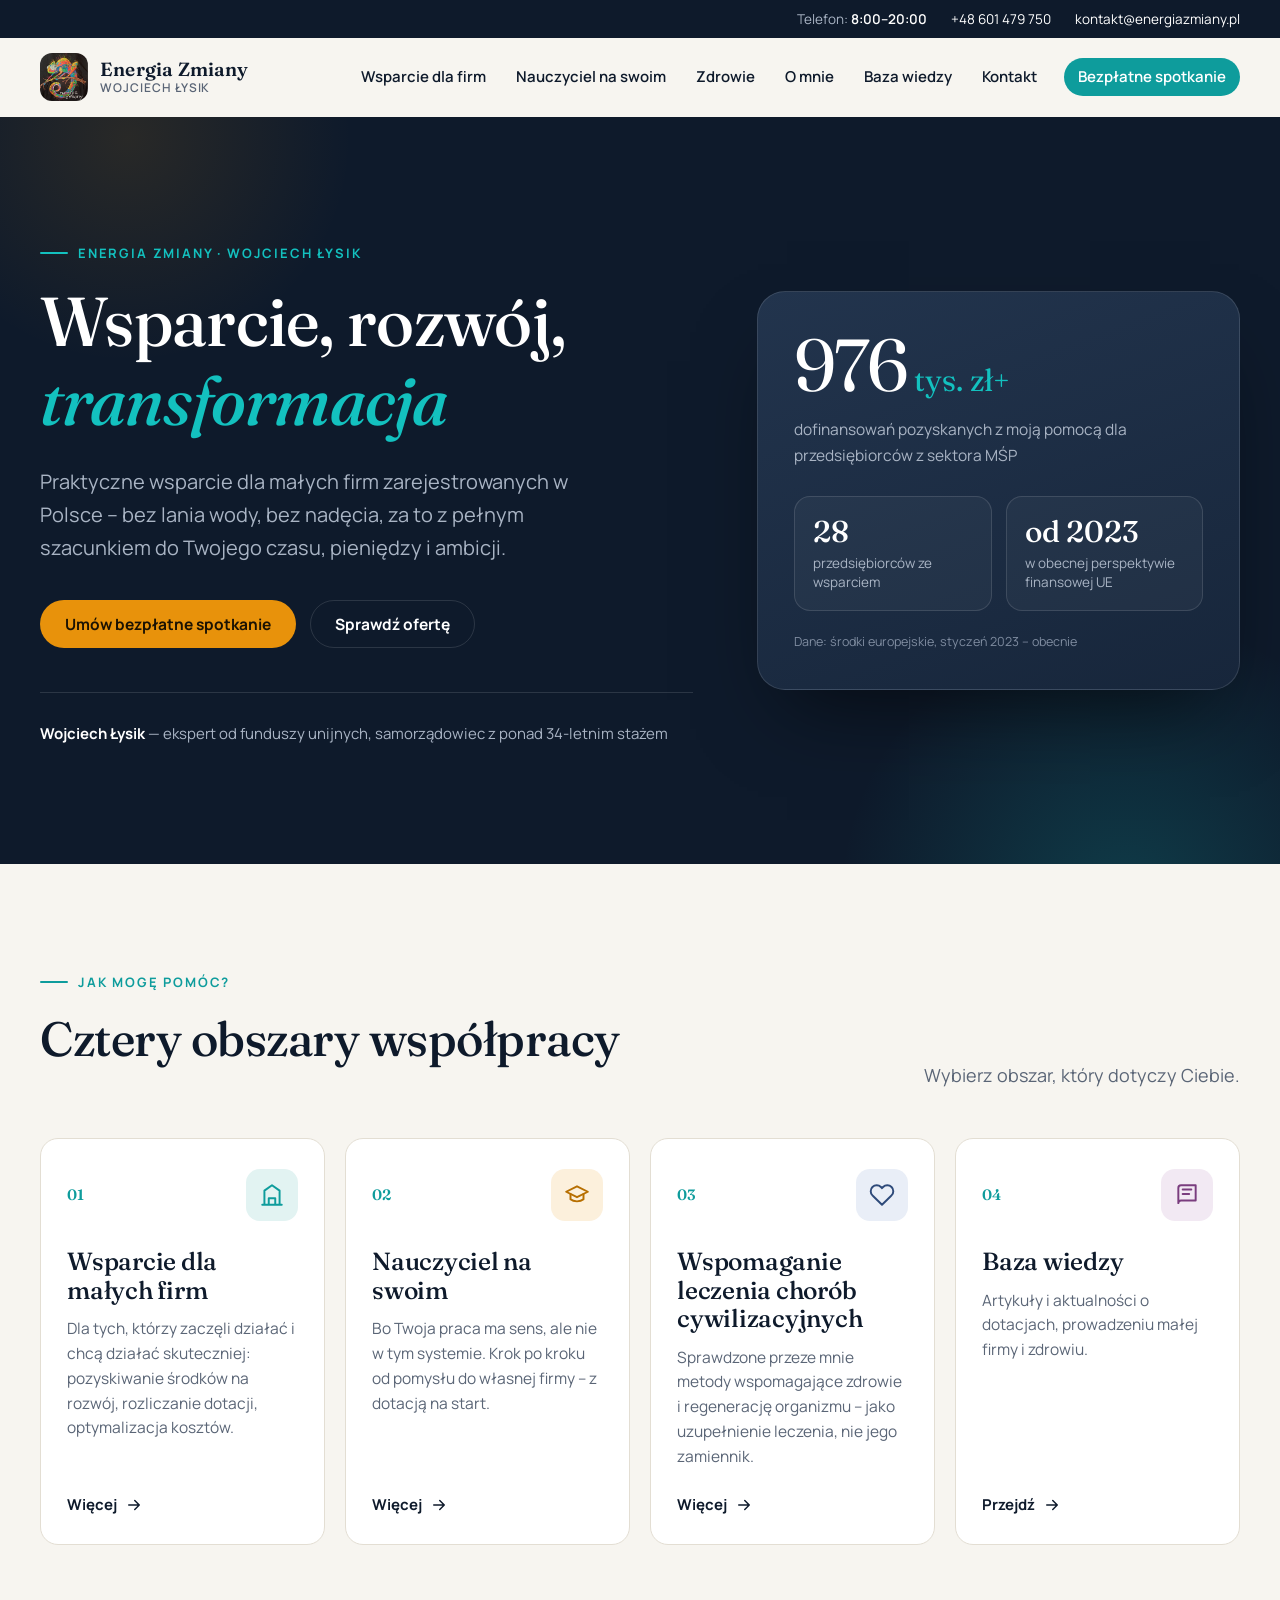
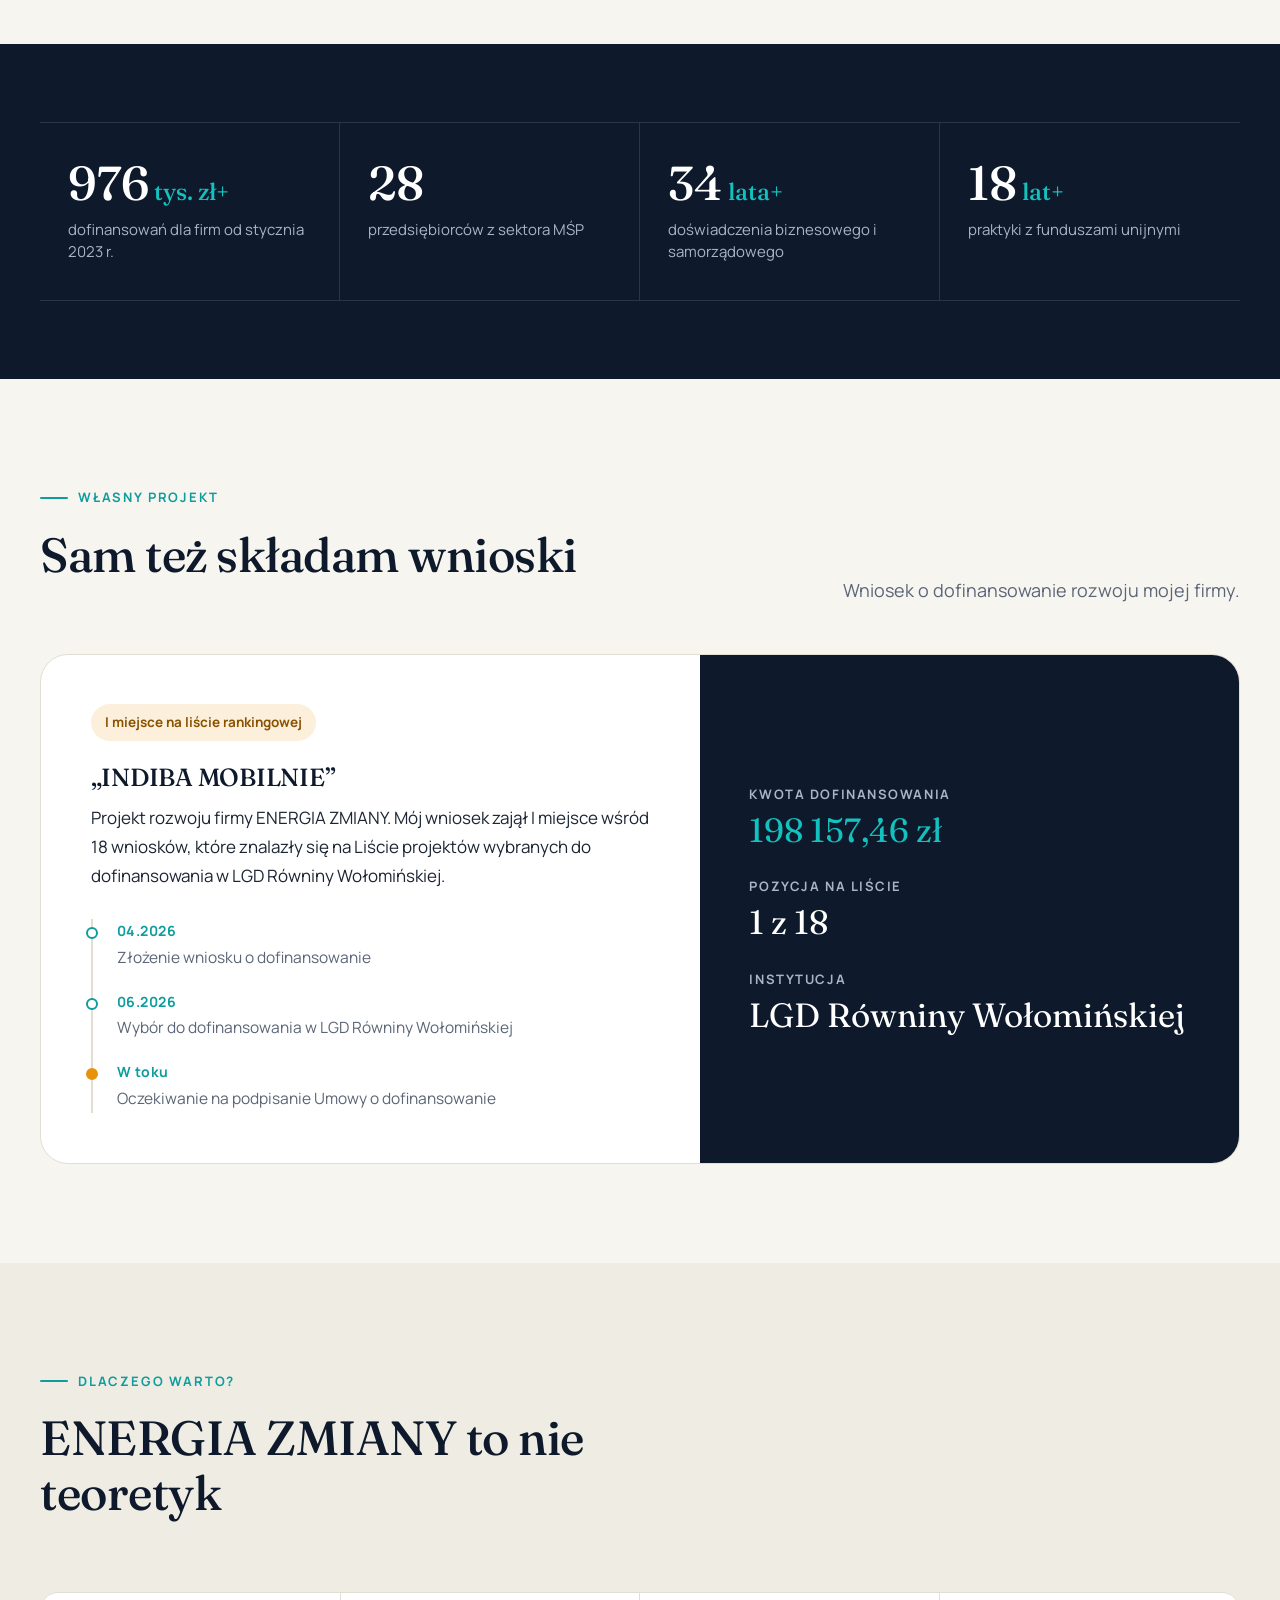
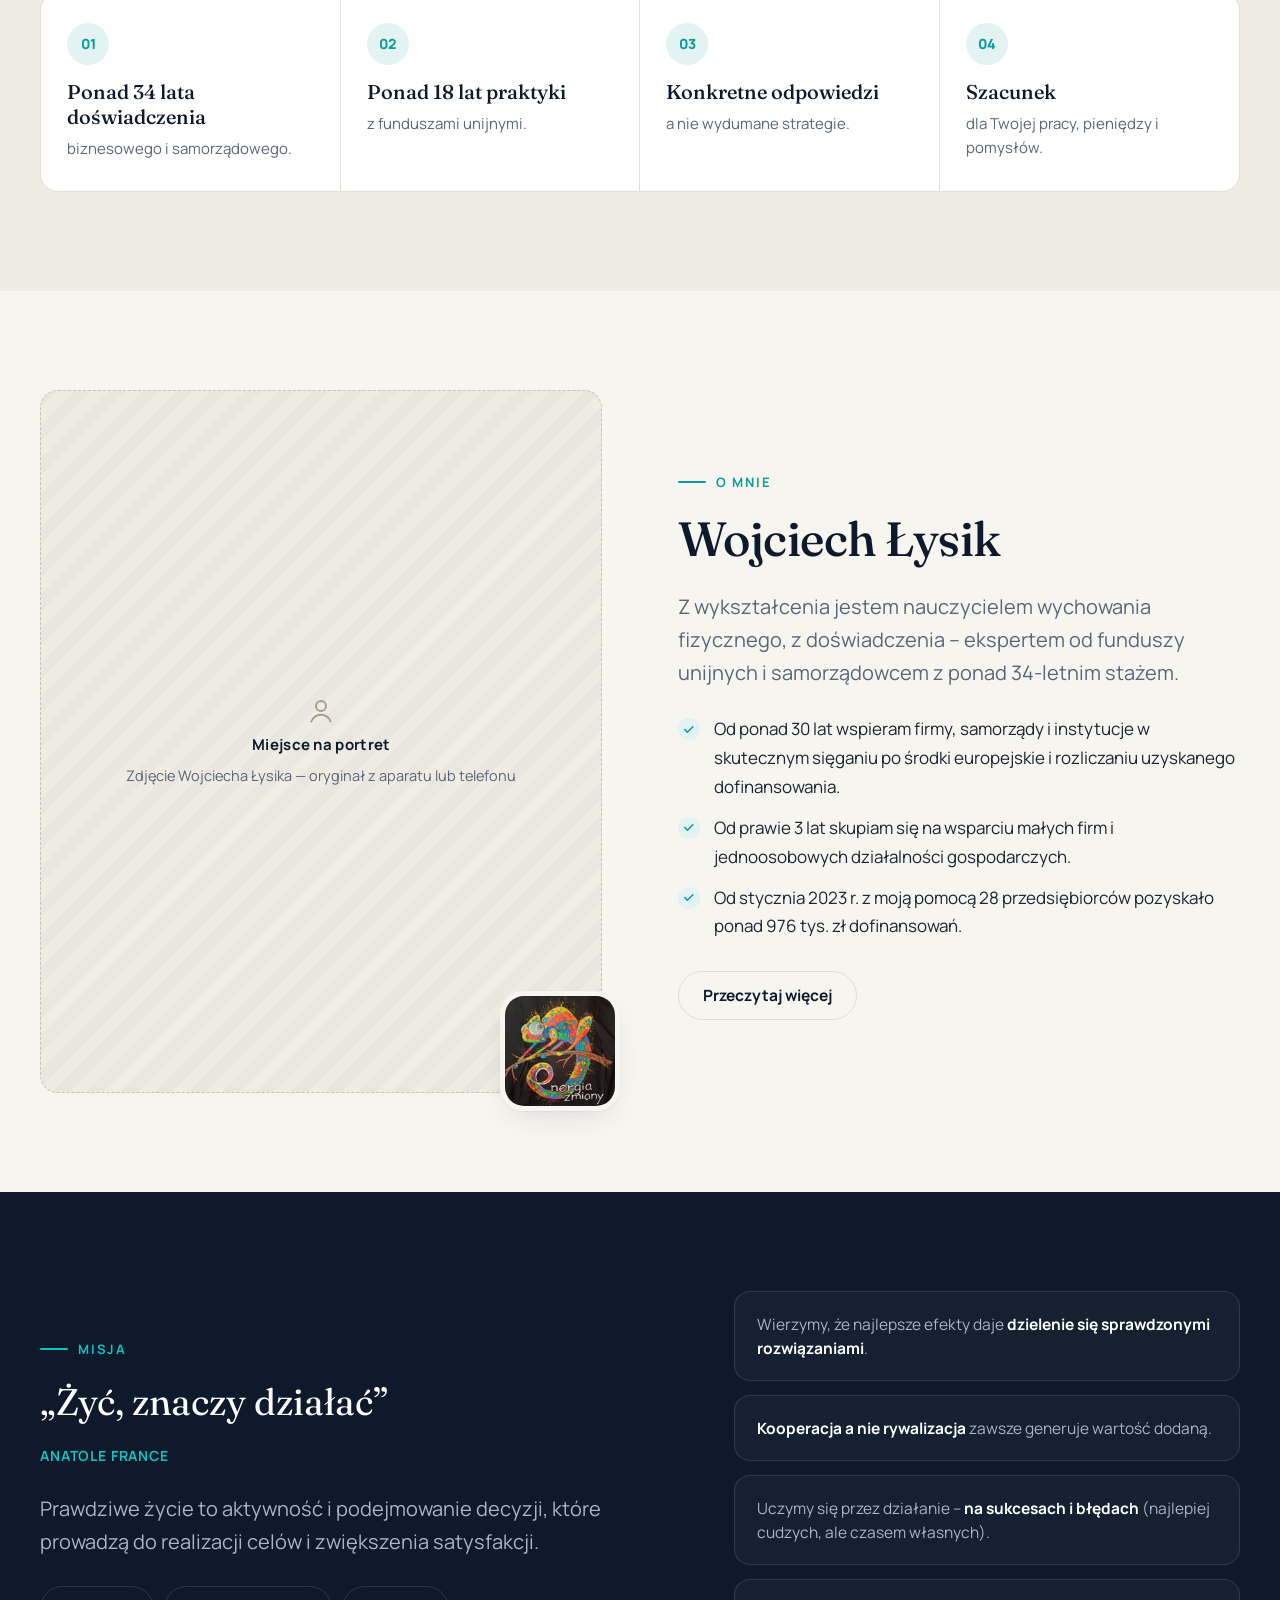
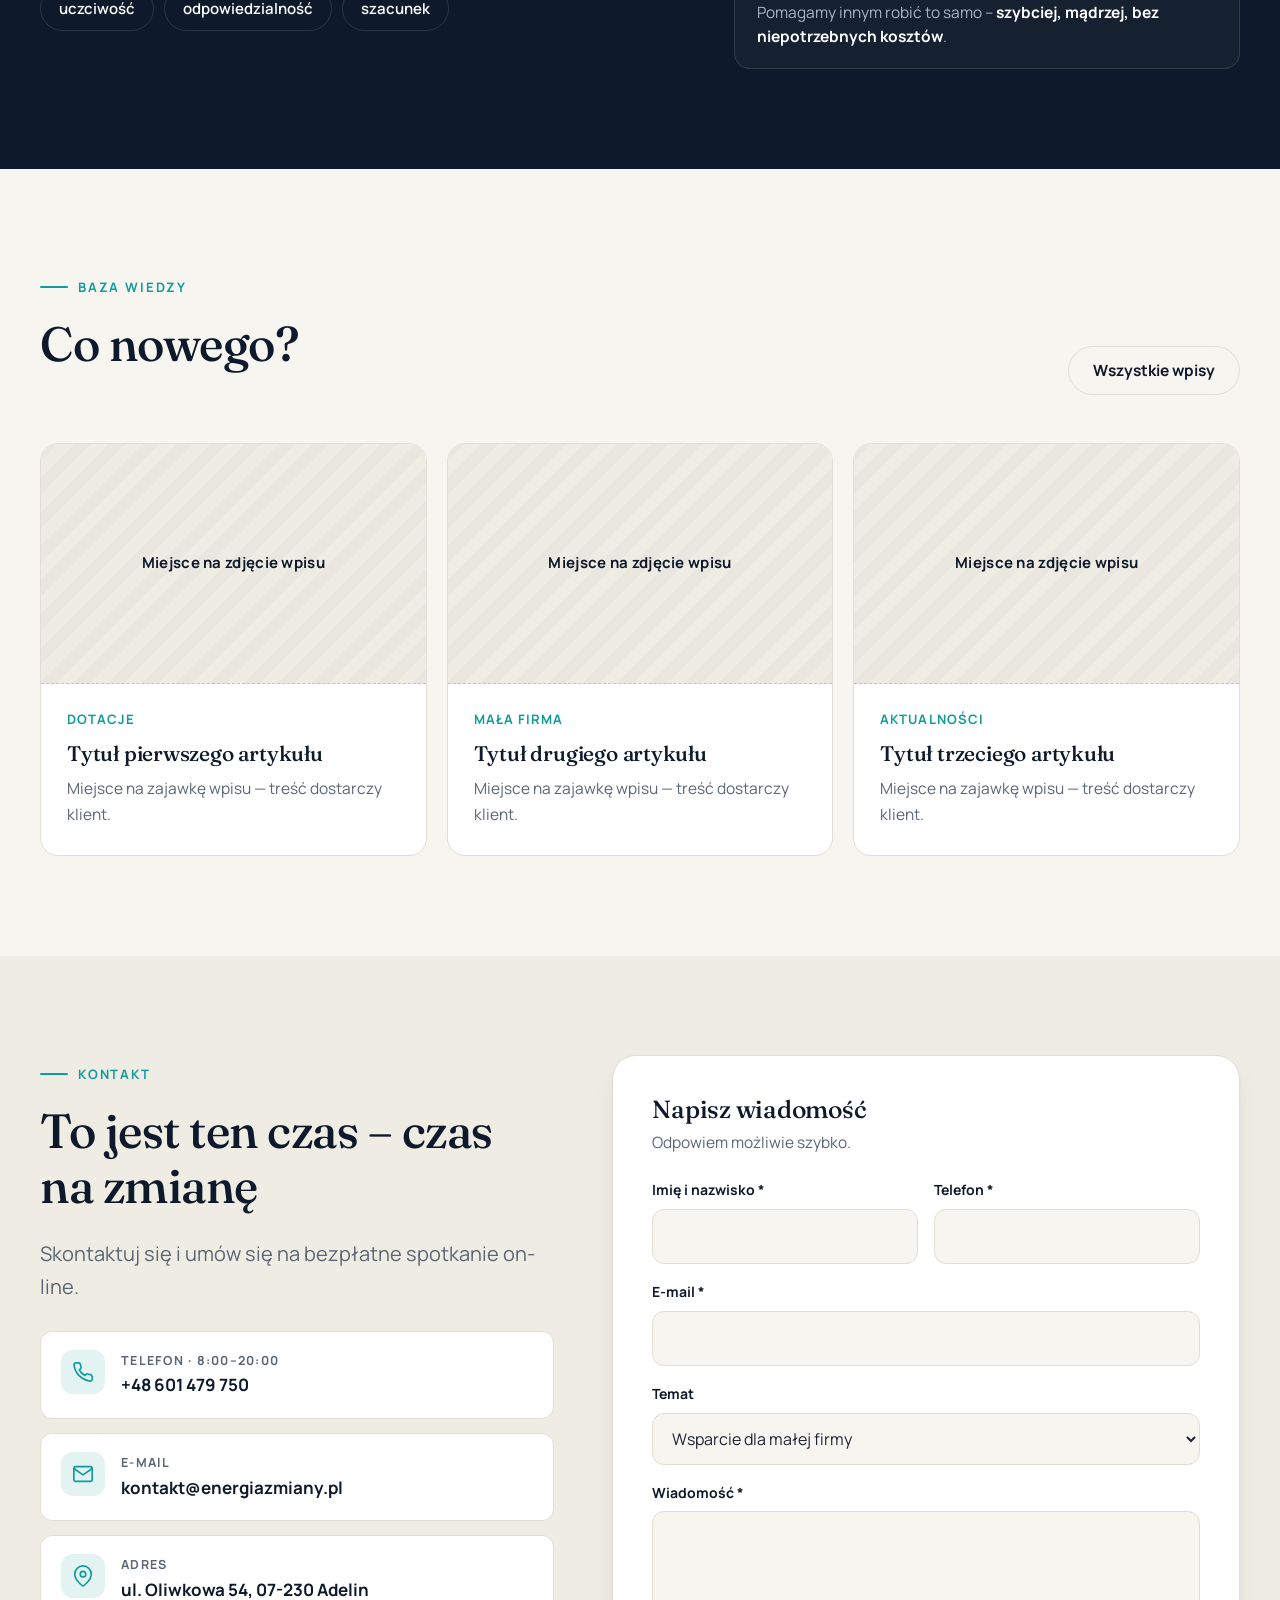
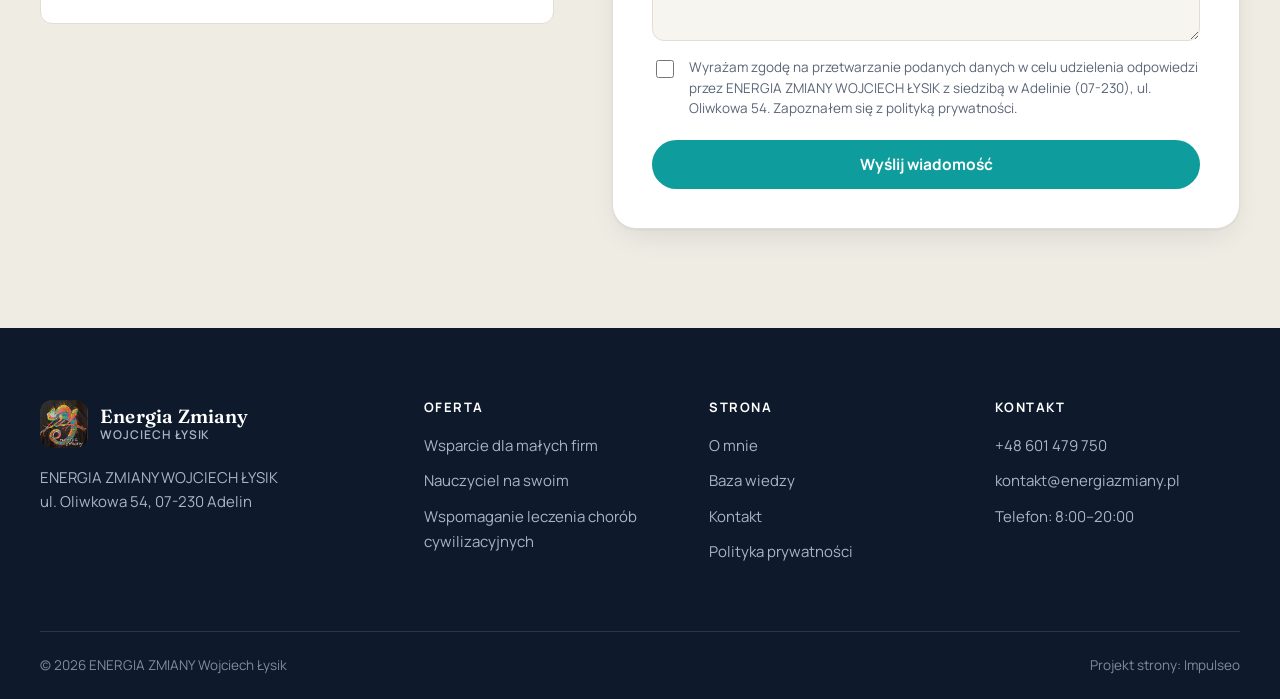
==== index.html @ cc2874e9 "Demo: odświeżona strona Energia Zmiany (Wojciech Łysik) Co-Authored-By: Claude Opus 5.5 (1M context)" ====
<!doctype html>
<html lang="pl">
<head>
<meta charset="utf-8">
<meta name="viewport" content="width=device-width,initial-scale=1">
<title>Energia Zmiany — Wojciech Łysik | Dotacje i doradztwo dla małych firm</title>
<meta name="description" content="Wojciech Łysik, ENERGIA ZMIANY: pozyskiwanie dofinansowań, szkolenia i doradztwo dla małych firm, projekt Nauczyciel na swoim. Tel. 601 479 750.">
<meta name="robots" content="noindex,nofollow">
<link rel="canonical" href="https://impulseo-pl.github.io/energia-zmiany/">
<meta property="og:type" content="website">
<meta property="og:locale" content="pl_PL">
<meta property="og:title" content="Energia Zmiany — Wojciech Łysik | Dotacje i doradztwo dla małych firm">
<meta property="og:description" content="Wojciech Łysik, ENERGIA ZMIANY: pozyskiwanie dofinansowań, szkolenia i doradztwo dla małych firm, projekt Nauczyciel na swoim. Tel. 601 479 750.">
<meta property="og:url" content="https://impulseo-pl.github.io/energia-zmiany/">
<meta property="og:image" content="https://impulseo-pl.github.io/energia-zmiany/img/logo.webp">
<meta name="twitter:card" content="summary">
<meta name="theme-color" content="#0E1A2B">
<link rel="icon" href="img/favicon.png" type="image/png">
<link rel="apple-touch-icon" href="img/apple-touch-icon.png">
<link rel="preconnect" href="https://fonts.googleapis.com">
<link rel="preconnect" href="https://fonts.gstatic.com" crossorigin>
<link href="https://fonts.googleapis.com/css2?family=Fraunces:ital,opsz,wght@0,9..144,400;0,9..144,500;0,9..144,600;1,9..144,400;1,9..144,500&family=Manrope:wght@400;500;600;700;800&display=swap" rel="stylesheet">
<link rel="stylesheet" href="assets/styles.css?v=621d8dd8">
<script type="application/ld+json">{"@context":"https://schema.org","@type":"ProfessionalService","name":"ENERGIA ZMIANY Wojciech Łysik","url":"https://impulseo-pl.github.io/energia-zmiany/","telephone":"+48 601 479 750","email":"kontakt@energiazmiany.pl","founder":{"@type":"Person","name":"Wojciech Łysik"},"address":{"@type":"PostalAddress","streetAddress":"ul. Oliwkowa 54","postalCode":"07-230","addressLocality":"Adelin","addressCountry":"PL"},"areaServed":"PL","openingHours":"Mo-Su 08:00-20:00"}</script>
</head>
<body>
<a class="skip" href="#tresc">Przejdź do treści</a>
<div class="topbar">
  <div class="wrap">
    <span class="hide-sm">Telefon: <b>8:00–20:00</b></span>
    <a href="tel:+48601479750">+48 601 479 750</a>
    <a href="mailto:kontakt@energiazmiany.pl">kontakt@energiazmiany.pl</a>
  </div>
</div>
<header class="header">
  <div class="wrap">
    <a class="brand" href="index.html" aria-label="Energia Zmiany — strona główna">
      <img src="img/logo.webp" alt="Logo Energia Zmiany" width="48" height="48">
      <span class="brand-txt"><b>Energia Zmiany</b><small>Wojciech Łysik</small></span>
    </a>
    <button class="burger" aria-label="Menu" aria-expanded="false" aria-controls="nav"><span></span></button>
    <nav class="nav" id="nav" aria-label="Główna nawigacja">
        <a href="wsparcie-dla-firm.html">Wsparcie dla firm</a>
        <a href="nauczyciel-na-swoim.html">Nauczyciel na swoim</a>
        <a href="wspomaganie-zdrowia.html">Zdrowie</a>
        <a href="o-mnie.html">O mnie</a>
        <a href="baza-wiedzy.html">Baza wiedzy</a>
        <a href="kontakt.html">Kontakt</a>
        <a class="btn btn-primary" href="kontakt.html#formularz">Bezpłatne spotkanie</a>
    </nav>
  </div>
</header>
<main id="tresc">
<section class="hero on-dark">
  <div class="wrap">
    <div>
      <span class="eyebrow">Energia Zmiany · Wojciech Łysik</span>
      <h1>Wsparcie, rozwój, <em>transformacja</em></h1>
      <p class="lead">Praktyczne wsparcie dla małych firm zarejestrowanych w Polsce – bez lania wody, bez nadęcia, za to z pełnym szacunkiem do Twojego czasu, pieniędzy i ambicji.</p>
      <div class="hero-actions">
        <a class="btn btn-amber" href="kontakt.html#formularz">Umów bezpłatne spotkanie</a>
        <a class="btn btn-ghost" href="#oferta">Sprawdź ofertę</a>
      </div>
      <div class="hero-name">
        <span><b>Wojciech Łysik</b> — ekspert od funduszy unijnych, samorządowiec z ponad 34-letnim stażem</span>
      </div>
    </div>
    <div class="hero-card reveal">
      <div class="big">976<small>tys. zł+</small></div>
      <p class="cap">dofinansowań pozyskanych z moją pomocą dla przedsiębiorców z sektora MŚP</p>
      <div class="row">
        <div class="mini"><b>28</b><span>przedsiębiorców ze wsparciem</span></div>
        <div class="mini"><b>od 2023</b><span>w obecnej perspektywie finansowej UE</span></div>
      </div>
      <p class="src">Dane: środki europejskie, styczeń 2023 – obecnie</p>
    </div>
  </div>
</section>

<section id="oferta">
  <div class="wrap">
    <div class="sec-head reveal">
      <div>
        <span class="eyebrow">Jak mogę pomóc?</span>
        <h2>Cztery obszary współpracy</h2>
      </div>
      <p>Wybierz obszar, który dotyczy Ciebie.</p>
    </div>
    <div class="areas">
      <a class="area reveal" href="wsparcie-dla-firm.html">
        <div class="num">01 <span class="ico"><svg viewBox="0 0 24 24" fill="none" stroke="currentColor" stroke-width="1.8" stroke-linecap="round" stroke-linejoin="round"><path d="M3 21h18M5 21V8l7-5 7 5v13M9 21v-6h6v6"/></svg></span></div>
        <h3>Wsparcie dla małych firm</h3>
        <p>Dla tych, którzy zaczęli działać i chcą działać skuteczniej: pozyskiwanie środków na rozwój, rozliczanie dotacji, optymalizacja kosztów.</p>
        <span class="more">Więcej <svg viewBox="0 0 24 24" fill="none" stroke="currentColor" stroke-width="2" stroke-linecap="round" stroke-linejoin="round"><path d="M5 12h14M13 6l6 6-6 6"/></svg></span>
      </a>
      <a class="area reveal" href="nauczyciel-na-swoim.html">
        <div class="num">02 <span class="ico"><svg viewBox="0 0 24 24" fill="none" stroke="currentColor" stroke-width="1.8" stroke-linecap="round" stroke-linejoin="round"><path d="M2 9l10-5 10 5-10 5L2 9z"/><path d="M6 11v5c3 2.5 9 2.5 12 0v-5"/></svg></span></div>
        <h3>Nauczyciel na swoim</h3>
        <p>Bo Twoja praca ma sens, ale nie w tym systemie. Krok po kroku od pomysłu do własnej firmy – z dotacją na start.</p>
        <span class="more">Więcej <svg viewBox="0 0 24 24" fill="none" stroke="currentColor" stroke-width="2" stroke-linecap="round" stroke-linejoin="round"><path d="M5 12h14M13 6l6 6-6 6"/></svg></span>
      </a>
      <a class="area reveal" href="wspomaganie-zdrowia.html">
        <div class="num">03 <span class="ico"><svg viewBox="0 0 24 24" fill="none" stroke="currentColor" stroke-width="1.8" stroke-linecap="round" stroke-linejoin="round"><path d="M20.8 4.6a5.5 5.5 0 0 0-7.8 0L12 5.7l-1-1.1a5.5 5.5 0 0 0-7.8 7.8l1 1L12 21l7.8-7.6 1-1a5.5 5.5 0 0 0 0-7.8z"/></svg></span></div>
        <h3>Wspomaganie leczenia chorób cywilizacyjnych</h3>
        <p>Sprawdzone przeze mnie metody wspomagające zdrowie i regenerację organizmu – jako uzupełnienie leczenia, nie jego zamiennik.</p>
        <span class="more">Więcej <svg viewBox="0 0 24 24" fill="none" stroke="currentColor" stroke-width="2" stroke-linecap="round" stroke-linejoin="round"><path d="M5 12h14M13 6l6 6-6 6"/></svg></span>
      </a>
      <a class="area reveal" href="baza-wiedzy.html">
        <div class="num">04 <span class="ico"><svg viewBox="0 0 24 24" fill="none" stroke="currentColor" stroke-width="1.8" stroke-linecap="round" stroke-linejoin="round"><path d="M4 19.5A2.5 2.5 0 0 1 6.5 17H20V3H6.5A2.5 2.5 0 0 0 4 5.5v14z"/><path d="M8 7h8M8 11h6"/></svg></span></div>
        <h3>Baza wiedzy</h3>
        <p>Artykuły i aktualności o dotacjach, prowadzeniu małej firmy i zdrowiu.</p>
        <span class="more">Przejdź <svg viewBox="0 0 24 24" fill="none" stroke="currentColor" stroke-width="2" stroke-linecap="round" stroke-linejoin="round"><path d="M5 12h14M13 6l6 6-6 6"/></svg></span>
      </a>
    </div>
  </div>
</section>

<section class="on-dark" style="padding-block:clamp(56px,40px + 3vw,88px)">
  <div class="wrap">
    <div class="stats reveal">
      <div class="stat"><b>976<small> tys. zł+</small></b><span>dofinansowań dla firm od stycznia 2023 r.</span></div>
      <div class="stat"><b>28</b><span>przedsiębiorców z sektora MŚP</span></div>
      <div class="stat"><b>34<small> lata+</small></b><span>doświadczenia biznesowego i samorządowego</span></div>
      <div class="stat"><b>18<small> lat+</small></b><span>praktyki z funduszami unijnymi</span></div>
    </div>
  </div>
</section>

<section>
  <div class="wrap">
    <div class="sec-head reveal">
      <div>
        <span class="eyebrow">Własny projekt</span>
        <h2>Sam też składam wnioski</h2>
      </div>
      <p>Wniosek o dofinansowanie rozwoju mojej firmy.</p>
    </div>
    <div class="case reveal">
      <div class="case-body">
        <span class="badge">I miejsce na liście rankingowej</span>
        <h3>„INDIBA MOBILNIE”</h3>
        <p>Projekt rozwoju firmy ENERGIA ZMIANY. Mój wniosek zajął I miejsce wśród 18 wniosków, które znalazły się na Liście projektów wybranych do dofinansowania w LGD Równiny Wołomińskiej.</p>
        <ul class="timeline">
          <li><b>04.2026</b><span>Złożenie wniosku o dofinansowanie</span></li>
          <li><b>06.2026</b><span>Wybór do dofinansowania w LGD Równiny Wołomińskiej</span></li>
          <li><b>W toku</b><span>Oczekiwanie na podpisanie Umowy o dofinansowanie</span></li>
        </ul>
      </div>
      <div class="case-side">
        <div><div class="k">Kwota dofinansowania</div><div class="v teal">198 157,46 zł</div></div>
        <div><div class="k">Pozycja na liście</div><div class="v">1 z 18</div></div>
        <div><div class="k">Instytucja</div><div class="v">LGD Równiny Wołomińskiej</div></div>
      </div>
    </div>
  </div>
</section>

<section class="alt">
  <div class="wrap">
    <div class="sec-head reveal">
      <div>
        <span class="eyebrow">Dlaczego warto?</span>
        <h2>ENERGIA ZMIANY to nie teoretyk</h2>
      </div>
    </div>
    <div class="why reveal">
      <div><i>01</i><b>Ponad 34 lata doświadczenia</b><span>biznesowego i samorządowego.</span></div>
      <div><i>02</i><b>Ponad 18 lat praktyki</b><span>z funduszami unijnymi.</span></div>
      <div><i>03</i><b>Konkretne odpowiedzi</b><span>a nie wydumane strategie.</span></div>
      <div><i>04</i><b>Szacunek</b><span>dla Twojej pracy, pieniędzy i pomysłów.</span></div>
    </div>
  </div>
</section>

<section>
  <div class="wrap split">
    <div class="about-photo reveal">
      <div class="ph portrait">
        <svg viewBox="0 0 24 24" fill="none" stroke="currentColor" stroke-width="1.6"><circle cx="12" cy="8" r="4"/><path d="M4 21c1.5-4 4.5-6 8-6s6.5 2 8 6"/></svg>
        <b>Miejsce na portret</b>
        Zdjęcie Wojciecha Łysika — oryginał z aparatu lub telefonu
      </div>
      <div class="seal"><img src="img/logo.webp" alt="" width="120" height="120" loading="lazy"></div>
    </div>
    <div class="reveal">
      <span class="eyebrow">O mnie</span>
      <h2>Wojciech Łysik</h2>
      <p class="lead">Z wykształcenia jestem nauczycielem wychowania fizycznego, z doświadczenia – ekspertem od funduszy unijnych i samorządowcem z ponad 34-letnim stażem.</p>
      <ul class="facts">
        <li>Od ponad 30 lat wspieram firmy, samorządy i instytucje w skutecznym sięganiu po środki europejskie i rozliczaniu uzyskanego dofinansowania.</li>
        <li>Od prawie 3 lat skupiam się na wsparciu małych firm i jednoosobowych działalności gospodarczych.</li>
        <li>Od stycznia 2023 r. z moją pomocą 28 przedsiębiorców pozyskało ponad 976 tys. zł dofinansowań.</li>
      </ul>
      <a class="btn btn-ghost" href="o-mnie.html">Przeczytaj więcej</a>
    </div>
  </div>
</section>

<section class="on-dark">
  <div class="wrap mission">
    <div class="reveal">
      <span class="eyebrow">Misja</span>
      <p class="quote">„Żyć, znaczy działać”</p>
      <div class="quote-src">Anatole France</div>
      <p class="lead" style="margin-top:24px">Prawdziwe życie to aktywność i podejmowanie decyzji, które prowadzą do realizacji celów i zwiększenia satysfakcji.</p>
      <div class="values"><span>uczciwość</span><span>odpowiedzialność</span><span>szacunek</span></div>
    </div>
    <ul class="mission-list reveal">
      <li>Wierzymy, że najlepsze efekty daje <b>dzielenie się sprawdzonymi rozwiązaniami</b>.</li>
      <li><b>Kooperacja a nie rywalizacja</b> zawsze generuje wartość dodaną.</li>
      <li>Uczymy się przez działanie – <b>na sukcesach i błędach</b> (najlepiej cudzych, ale czasem własnych).</li>
      <li>Pomagamy innym robić to samo – <b>szybciej, mądrzej, bez niepotrzebnych kosztów</b>.</li>
    </ul>
  </div>
</section>

<section>
  <div class="wrap">
    <div class="sec-head reveal">
      <div>
        <span class="eyebrow">Baza wiedzy</span>
        <h2>Co nowego?</h2>
      </div>
      <a class="btn btn-ghost" href="baza-wiedzy.html">Wszystkie wpisy</a>
    </div>
    <div class="posts">
      <article class="post reveal">
        <div class="ph"><b>Miejsce na zdjęcie wpisu</b></div>
        <div class="post-body"><div class="meta">Dotacje</div><h3>Tytuł pierwszego artykułu</h3><p>Miejsce na zajawkę wpisu — treść dostarczy klient.</p></div>
      </article>
      <article class="post reveal">
        <div class="ph"><b>Miejsce na zdjęcie wpisu</b></div>
        <div class="post-body"><div class="meta">Mała firma</div><h3>Tytuł drugiego artykułu</h3><p>Miejsce na zajawkę wpisu — treść dostarczy klient.</p></div>
      </article>
      <article class="post reveal">
        <div class="ph"><b>Miejsce na zdjęcie wpisu</b></div>
        <div class="post-body"><div class="meta">Aktualności</div><h3>Tytuł trzeciego artykułu</h3><p>Miejsce na zajawkę wpisu — treść dostarczy klient.</p></div>
      </article>
    </div>
  </div>
</section>

<section class="alt" id="kontakt">
  <div class="wrap contact">
    <div class="reveal">
      <span class="eyebrow">Kontakt</span>
      <h2>To jest ten czas – czas na zmianę</h2>
      <p class="lead">Skontaktuj się i umów się na bezpłatne spotkanie on-line.</p>
      <ul class="contact-list">
        <li><span class="ci"><svg viewBox="0 0 24 24" fill="none" stroke="currentColor" stroke-width="1.8" stroke-linecap="round" stroke-linejoin="round"><path d="M22 16.9v3a2 2 0 0 1-2.2 2 19.8 19.8 0 0 1-8.6-3.1 19.5 19.5 0 0 1-6-6A19.8 19.8 0 0 1 2.1 4.2 2 2 0 0 1 4.1 2h3a2 2 0 0 1 2 1.7c.1.9.4 1.8.7 2.7a2 2 0 0 1-.5 2.1L8 9.8a16 16 0 0 0 6 6l1.3-1.3a2 2 0 0 1 2.1-.4c.9.3 1.8.6 2.7.7a2 2 0 0 1 1.7 2z"/></svg></span><div><small>Telefon · 8:00–20:00</small><a href="tel:+48601479750">+48 601 479 750</a></div></li>
        <li><span class="ci"><svg viewBox="0 0 24 24" fill="none" stroke="currentColor" stroke-width="1.8" stroke-linecap="round" stroke-linejoin="round"><rect x="2" y="4" width="20" height="16" rx="2"/><path d="M22 6l-10 7L2 6"/></svg></span><div><small>E-mail</small><a href="mailto:kontakt@energiazmiany.pl">kontakt@energiazmiany.pl</a></div></li>
        <li><span class="ci"><svg viewBox="0 0 24 24" fill="none" stroke="currentColor" stroke-width="1.8" stroke-linecap="round" stroke-linejoin="round"><path d="M21 10c0 7-9 13-9 13S3 17 3 10a9 9 0 0 1 18 0z"/><circle cx="12" cy="10" r="3"/></svg></span><div><small>Adres</small><span>ul. Oliwkowa 54, 07-230 Adelin</span></div></li>
      </ul>
    </div>
    <form class="form js-demo reveal" id="formularz">
      <h3>Napisz wiadomość</h3>
      <p>Odpowiem możliwie szybko.</p>
      <div class="fields">
        <div class="field"><label for="f-name">Imię i nazwisko *</label><input id="f-name" name="name" required autocomplete="name"></div>
        <div class="field"><label for="f-tel">Telefon *</label><input id="f-tel" name="tel" type="tel" required autocomplete="tel"></div>
        <div class="field full"><label for="f-mail">E-mail *</label><input id="f-mail" name="email" type="email" required autocomplete="email"></div>
        <div class="field full"><label for="f-topic">Temat</label><select id="f-topic" name="topic"><option>Wsparcie dla małej firmy</option><option>Nauczyciel na swoim</option><option>Wspomaganie zdrowia</option><option>Inny</option></select></div>
        <div class="field full"><label for="f-msg">Wiadomość *</label><textarea id="f-msg" name="msg" required></textarea></div>
        <label class="consent"><input type="checkbox" required> Wyrażam zgodę na przetwarzanie podanych danych w celu udzielenia odpowiedzi przez ENERGIA ZMIANY WOJCIECH ŁYSIK z siedzibą w Adelinie (07-230), ul. Oliwkowa 54. Zapoznałem się z polityką prywatności.</label>
      </div>
      <button class="btn btn-primary" type="submit">Wyślij wiadomość</button>
      <div class="form-msg" role="status">To wersja demonstracyjna — wysyłka formularza zostanie podłączona przy wdrożeniu.</div>
    </form>
  </div>
</section>
</main>
<footer class="footer">
  <div class="wrap">
    <div class="footer-grid">
      <div>
        <a class="brand" href="index.html">
          <img src="img/logo.webp" alt="" width="48" height="48">
          <span class="brand-txt"><b>Energia Zmiany</b><small>Wojciech Łysik</small></span>
        </a>
        <p>ENERGIA ZMIANY WOJCIECH ŁYSIK<br>ul. Oliwkowa 54, 07-230 Adelin</p>
      </div>
      <div>
        <h4>Oferta</h4>
        <ul>
          <li><a href="wsparcie-dla-firm.html">Wsparcie dla małych firm</a></li>
          <li><a href="nauczyciel-na-swoim.html">Nauczyciel na swoim</a></li>
          <li><a href="wspomaganie-zdrowia.html">Wspomaganie leczenia chorób cywilizacyjnych</a></li>
        </ul>
      </div>
      <div>
        <h4>Strona</h4>
        <ul>
          <li><a href="o-mnie.html">O mnie</a></li>
          <li><a href="baza-wiedzy.html">Baza wiedzy</a></li>
          <li><a href="kontakt.html">Kontakt</a></li>
          <li><a href="#" aria-disabled="true">Polityka prywatności</a></li>
        </ul>
      </div>
      <div>
        <h4>Kontakt</h4>
        <ul>
          <li><a href="tel:+48601479750">+48 601 479 750</a></li>
          <li><a href="mailto:kontakt@energiazmiany.pl">kontakt@energiazmiany.pl</a></li>
          <li>Telefon: 8:00–20:00</li>
        </ul>
      </div>
    </div>
  </div>
  <div class="wrap footer-bottom">
    <span>© <span data-year>2026</span> ENERGIA ZMIANY Wojciech Łysik</span>
    <span>Projekt strony: Impulseo</span>
  </div>
</footer>
<script src="assets/main.js?v=d06121af" defer></script>
</body>
</html>
---- assets/styles.css ----
:root{
  --ink:#0E1A2B;
  --ink-2:#17263B;
  --ink-3:#22344D;
  --paper:#F7F5F0;
  --paper-2:#EFECE4;
  --card:#FFFFFF;
  --line:#E3DED3;
  --line-dark:rgba(255,255,255,.12);
  --text:#1C2533;
  --muted:#5A6576;
  --muted-dark:#A9B4C4;
  --teal:#0E9C9C;
  --teal-2:#13C1BF;
  --teal-soft:#E2F3F2;
  --amber:#E8920B;
  --amber-soft:#FCF0DC;
  --radius:18px;
  --radius-sm:12px;
  --shadow:0 1px 2px rgba(14,26,43,.05),0 12px 32px -12px rgba(14,26,43,.14);
  --wrap:1200px;
  --serif:"Fraunces",Georgia,"Times New Roman",serif;
  --sans:"Manrope",system-ui,-apple-system,"Segoe UI",sans-serif;
}
*,*::before,*::after{box-sizing:border-box}
html{scroll-behavior:smooth;-webkit-text-size-adjust:100%}
body{margin:0;background:var(--paper);color:var(--text);font-family:var(--sans);font-size:17px;line-height:1.7;-webkit-font-smoothing:antialiased}
img{max-width:100%;display:block}
a{color:inherit}
h1,h2,h3,h4{font-family:var(--serif);font-weight:500;line-height:1.15;letter-spacing:-.01em;margin:0 0 .5em;color:var(--ink)}
h1{font-size:clamp(2.4rem, 1.6rem + 3.4vw, 4.4rem)}
h2{font-size:clamp(1.9rem, 1.4rem + 2vw, 3rem)}
h3{font-size:clamp(1.25rem, 1.1rem + .6vw, 1.55rem)}
p{margin:0 0 1em}
ul{margin:0 0 1em;padding-left:1.2em}
li{margin-bottom:.45em}
li::marker{color:var(--teal)}
strong{font-weight:700;color:var(--ink)}
.wrap{width:min(var(--wrap),100% - 32px);margin-inline:auto}
.narrow{max-width:780px}
.skip{position:absolute;left:-999px}
.skip:focus{left:16px;top:16px;z-index:100;background:#fff;padding:8px 14px;border-radius:8px}

/* ---------- topbar + header ---------- */
.topbar{background:var(--ink);color:var(--muted-dark);font-size:13.5px}
.topbar .wrap{display:flex;gap:24px;justify-content:flex-end;align-items:center;min-height:38px;flex-wrap:wrap}
.topbar a{text-decoration:none;color:#fff}
.topbar span b{color:#fff;font-weight:600}
.header{position:sticky;top:0;z-index:50;background:rgba(247,245,240,.92);backdrop-filter:saturate(1.4) blur(12px);-webkit-backdrop-filter:saturate(1.4) blur(12px);border-bottom:1px solid transparent;transition:border-color .2s}
.header.scrolled{border-bottom-color:var(--line)}
.header .wrap{display:flex;align-items:center;justify-content:space-between;gap:24px;min-height:78px}
.brand{display:flex;align-items:center;gap:12px;text-decoration:none}
.brand img{width:48px;height:48px;border-radius:12px;object-fit:cover}
.brand-txt{display:flex;flex-direction:column;line-height:1.15}
.brand-txt b{font-family:var(--serif);font-weight:600;font-size:19px;color:var(--ink);letter-spacing:.01em}
.brand-txt small{font-size:12px;color:var(--muted);letter-spacing:.08em;text-transform:uppercase;font-weight:600}
.nav{display:flex;align-items:center;gap:4px}
.nav a{text-decoration:none;font-size:15px;font-weight:600;color:var(--ink);padding:9px 13px;border-radius:999px;transition:background .2s,color .2s}
.nav a:hover{background:var(--paper-2)}
.nav a[aria-current="page"]{color:var(--teal)}
.nav .btn{margin-left:10px}
.burger{display:none;width:46px;height:46px;border:1px solid var(--line);border-radius:12px;background:#fff;cursor:pointer;align-items:center;justify-content:center}
.burger span,.burger span::before,.burger span::after{display:block;width:20px;height:2px;background:var(--ink);border-radius:2px;position:relative;transition:transform .25s,opacity .25s}
.burger span::before,.burger span::after{content:"";position:absolute;left:0}
.burger span::before{top:-6px}.burger span::after{top:6px}
.nav-open .burger span{background:transparent}
.nav-open .burger span::before{transform:translateY(6px) rotate(45deg)}
.nav-open .burger span::after{transform:translateY(-6px) rotate(-45deg)}

/* ---------- buttons ---------- */
.btn{display:inline-flex;align-items:center;justify-content:center;gap:10px;font-family:var(--sans);font-weight:700;font-size:15.5px;text-decoration:none;padding:14px 24px;border-radius:999px;border:1.5px solid transparent;cursor:pointer;transition:transform .2s,background .2s,color .2s,border-color .2s;line-height:1.2}
.btn:hover{transform:translateY(-1px)}
.btn-primary{background:var(--teal);color:#fff}
.btn-primary:hover{background:#0B8787}
.nav .btn-primary,.nav .btn-primary:hover{color:#fff}
.btn-amber{background:var(--amber);color:#1B1203}
.btn-amber:hover{background:#F2A42E}
.btn-ghost{border-color:var(--line);color:var(--ink);background:transparent}
.btn-ghost:hover{border-color:var(--ink)}
.on-dark .btn-ghost{border-color:var(--line-dark);color:#fff}
.on-dark .btn-ghost:hover{border-color:#fff}
.btn svg{width:18px;height:18px}

/* ---------- sections ---------- */
section{padding-block:clamp(64px, 48px + 4vw, 112px)}
.on-dark{background:var(--ink);color:#D5DCE6}
.on-dark h1,.on-dark h2,.on-dark h3,.on-dark h4,.on-dark strong{color:#fff}
.alt{background:var(--paper-2)}
.eyebrow{display:inline-flex;align-items:center;gap:10px;font-size:13px;font-weight:700;letter-spacing:.14em;text-transform:uppercase;color:var(--teal);margin-bottom:18px}
.eyebrow::before{content:"";width:28px;height:2px;background:currentColor;border-radius:2px}
.on-dark .eyebrow{color:var(--teal-2)}
.sec-head{display:flex;justify-content:space-between;align-items:flex-end;gap:32px;margin-bottom:48px;flex-wrap:wrap}
.sec-head > div{max-width:720px}
.sec-head p{color:var(--muted);font-size:18px;margin:0}
.on-dark .sec-head p{color:var(--muted-dark)}
.lead{font-size:clamp(1.08rem, 1rem + .35vw, 1.25rem);color:var(--muted);line-height:1.65}
.on-dark .lead{color:var(--muted-dark)}

/* ---------- hero ---------- */
.hero{position:relative;overflow:hidden;padding-block:clamp(64px, 40px + 6vw, 128px)}
.hero::before{content:"";position:absolute;inset:auto -20% -60% auto;width:820px;height:820px;background:radial-gradient(closest-side,rgba(19,193,191,.20),transparent 70%);pointer-events:none}
.hero::after{content:"";position:absolute;inset:-40% auto auto -15%;width:640px;height:640px;background:radial-gradient(closest-side,rgba(232,146,11,.12),transparent 70%);pointer-events:none}
.hero .wrap{position:relative;z-index:1;display:grid;grid-template-columns:1.15fr .85fr;gap:64px;align-items:center}
.hero h1{margin-bottom:24px}
.hero h1 em{font-style:italic;color:var(--teal-2)}
.hero .lead{max-width:560px;margin-bottom:36px}
.hero-actions{display:flex;gap:14px;flex-wrap:wrap}
.hero-name{display:flex;align-items:center;gap:14px;margin-top:44px;padding-top:28px;border-top:1px solid var(--line-dark);color:var(--muted-dark);font-size:15px}
.hero-name b{color:#fff;font-weight:700}
.hero-card{background:linear-gradient(160deg,var(--ink-3),var(--ink-2));border:1px solid var(--line-dark);border-radius:28px;padding:36px;box-shadow:0 40px 80px -30px rgba(0,0,0,.6)}
.hero-card .big{font-family:var(--serif);font-size:clamp(3rem, 2.2rem + 3vw, 4.6rem);line-height:1;color:#fff;letter-spacing:-.02em}
.hero-card .big small{font-size:.42em;color:var(--teal-2);margin-left:6px;letter-spacing:0}
.hero-card .cap{color:var(--muted-dark);margin:14px 0 28px;font-size:15.5px}
.hero-card .row{display:grid;grid-template-columns:1fr 1fr;gap:14px}
.hero-card .mini{background:rgba(255,255,255,.04);border:1px solid var(--line-dark);border-radius:16px;padding:18px}
.hero-card .mini b{display:block;font-family:var(--serif);font-size:30px;font-weight:500;color:#fff;line-height:1.1}
.hero-card .mini span{font-size:13.5px;color:var(--muted-dark);line-height:1.4;display:block;margin-top:6px}
.hero-card .src{font-size:12.5px;color:#7F8CA0;margin:20px 0 0}

/* page hero (podstrony) */
.page-hero{padding-block:clamp(56px, 40px + 4vw, 100px) clamp(48px, 36px + 3vw, 80px);position:relative;overflow:hidden}
.page-hero::before{content:"";position:absolute;right:-180px;top:-200px;width:620px;height:620px;background:radial-gradient(closest-side,rgba(19,193,191,.18),transparent 70%)}
.page-hero .wrap{position:relative}
.page-hero h1{max-width:900px;font-size:clamp(2.1rem, 1.5rem + 2.6vw, 3.6rem)}
.page-hero .lead{max-width:760px;margin:0}
.crumbs{font-size:14px;color:var(--muted-dark);margin-bottom:22px}
.crumbs a{color:var(--muted-dark);text-decoration:none}
.crumbs a:hover{color:#fff}

/* ---------- areas (moduły) ---------- */
.areas{display:grid;grid-template-columns:repeat(4,1fr);gap:20px}
.area{position:relative;display:flex;flex-direction:column;background:var(--card);border:1px solid var(--line);border-radius:var(--radius);padding:30px 26px 26px;text-decoration:none;transition:transform .25s,box-shadow .25s,border-color .25s;min-height:100%}
.area:hover{transform:translateY(-4px);box-shadow:var(--shadow);border-color:transparent}
.area .num{font-family:var(--serif);font-size:15px;color:var(--teal);font-weight:600;margin-bottom:26px;display:flex;justify-content:space-between;align-items:center}
.area .ico{width:52px;height:52px;border-radius:14px;background:var(--teal-soft);color:var(--teal);display:grid;place-items:center}
.area:nth-child(2) .ico{background:var(--amber-soft);color:#B76F00}
.area:nth-child(3) .ico{background:#E9EEF7;color:#2E4A7A}
.area:nth-child(4) .ico{background:#F2E9F3;color:#7A3D7E}
.area .ico svg{width:26px;height:26px}
.area h3{margin-bottom:12px}
.area p{color:var(--muted);font-size:15.5px;line-height:1.6;flex:1}
.area .more{font-weight:700;font-size:15px;color:var(--ink);display:inline-flex;align-items:center;gap:8px;margin-top:8px}
.area .more svg{width:18px;height:18px;transition:transform .2s}
.area:hover .more svg{transform:translateX(4px)}

/* ---------- stats band ---------- */
.stats{display:grid;grid-template-columns:repeat(4,1fr);border-top:1px solid var(--line-dark);border-bottom:1px solid var(--line-dark)}
.stat{padding:36px 28px;border-right:1px solid var(--line-dark)}
.stat:last-child{border-right:0}
.stat b{display:block;font-family:var(--serif);font-weight:500;font-size:clamp(2.2rem, 1.7rem + 1.6vw, 3.2rem);line-height:1;color:#fff;margin-bottom:12px}
.stat b small{font-size:.5em;color:var(--teal-2)}
.stat span{color:var(--muted-dark);font-size:15px;line-height:1.5;display:block}

/* ---------- split ---------- */
.split{display:grid;grid-template-columns:1fr 1fr;gap:clamp(40px, 24px + 4vw, 88px);align-items:center}
.split.top{align-items:start}

/* case */
.case{background:var(--card);border:1px solid var(--line);border-radius:28px;overflow:hidden;display:grid;grid-template-columns:1.1fr .9fr}
.case-body{padding:clamp(32px, 24px + 2vw, 56px)}
.case-side{background:var(--ink);color:var(--muted-dark);padding:clamp(32px, 24px + 2vw, 56px);display:flex;flex-direction:column;justify-content:center;gap:26px}
.case-side .k{font-size:13px;letter-spacing:.12em;text-transform:uppercase;color:var(--muted-dark);font-weight:700}
.case-side .v{font-family:var(--serif);color:#fff;font-size:clamp(1.6rem, 1.3rem + 1vw, 2.2rem);line-height:1.15;margin-top:6px}
.case-side .v.teal{color:var(--teal-2)}
.badge{display:inline-flex;align-items:center;gap:8px;background:var(--amber-soft);color:#8A5300;font-weight:700;font-size:13.5px;padding:7px 14px;border-radius:999px;margin-bottom:22px}
.timeline{list-style:none;padding:0;margin:28px 0 0;border-left:2px solid var(--line)}
.timeline li{position:relative;padding:0 0 18px 24px;margin:0}
.timeline li::before{content:"";position:absolute;left:-7px;top:8px;width:12px;height:12px;border-radius:50%;background:var(--card);border:2px solid var(--teal)}
.timeline li:last-child{padding-bottom:0}
.timeline li:last-child::before{background:var(--amber);border-color:var(--amber)}
.timeline b{display:block;font-size:14px;color:var(--teal);letter-spacing:.04em}
.timeline span{color:var(--muted);font-size:15.5px}

/* cards list */
.cards{display:grid;grid-template-columns:repeat(3,1fr);gap:20px}
.cards.two{grid-template-columns:repeat(2,1fr)}
.card{background:var(--card);border:1px solid var(--line);border-radius:var(--radius);padding:30px}
.card h3{margin-bottom:10px}
.card p:last-child,.card ul:last-child{margin-bottom:0}
.card .tag{display:inline-block;font-size:12.5px;font-weight:700;letter-spacing:.1em;text-transform:uppercase;color:var(--teal);margin-bottom:12px}
.on-dark .card{background:var(--ink-2);border-color:var(--line-dark)}
.on-dark .card p,.on-dark .card li{color:var(--muted-dark)}

/* why */
.why{display:grid;grid-template-columns:repeat(4,1fr);gap:0;border:1px solid var(--line);border-radius:var(--radius);background:var(--card);overflow:hidden}
.why div{padding:30px 26px;border-right:1px solid var(--line)}
.why div:last-child{border-right:0}
.why b{display:block;font-family:var(--serif);font-size:20px;font-weight:500;color:var(--ink);margin:14px 0 8px;line-height:1.25}
.why span{color:var(--muted);font-size:15px;line-height:1.55;display:block}
.why i{display:grid;place-items:center;width:42px;height:42px;border-radius:50%;background:var(--teal-soft);color:var(--teal);font-style:normal;font-weight:800;font-size:14px}

/* pricing / formats */
.formats{display:grid;grid-template-columns:repeat(3,1fr);gap:20px}
.format{background:var(--card);border:1px solid var(--line);border-radius:var(--radius);padding:30px;display:flex;flex-direction:column}
.format .tag{font-size:12.5px;font-weight:700;letter-spacing:.1em;text-transform:uppercase;color:var(--teal);margin-bottom:12px}
.format h3{margin-bottom:10px}
.format p{color:var(--muted);font-size:15.5px}
.format.feature{background:var(--ink);border-color:var(--ink);color:var(--muted-dark)}
.format.feature h3{color:#fff}
.format.feature p{color:var(--muted-dark)}
.format.feature .tag{color:var(--teal-2)}
.rabat{list-style:none;padding:0;margin:8px 0 0;display:grid;gap:10px}
.rabat li{display:flex;justify-content:space-between;align-items:center;padding:12px 16px;background:rgba(255,255,255,.05);border:1px solid var(--line-dark);border-radius:12px;margin:0;color:#fff;font-size:15.5px}
.rabat li b{color:var(--amber);font-size:17px}
.note{font-size:14.5px;color:var(--muted);margin-top:22px}

/* steps */
.steps{list-style:none;padding:0;margin:0;display:grid;grid-template-columns:repeat(3,1fr);gap:20px;counter-reset:s}
.steps li{counter-increment:s;background:var(--card);border:1px solid var(--line);border-radius:var(--radius);padding:30px;margin:0;position:relative}
.steps li::before{content:"0" counter(s);font-family:var(--serif);font-size:42px;color:var(--teal);opacity:.85;display:block;line-height:1;margin-bottom:18px}
.steps li b{display:block;font-family:var(--serif);font-weight:500;font-size:21px;color:var(--ink);line-height:1.25;margin-bottom:10px}
.steps li span{color:var(--muted);font-size:15.5px;line-height:1.6;display:block}

/* quote */
.quote{font-family:var(--serif);font-size:clamp(1.5rem, 1.2rem + 1.4vw, 2.4rem);line-height:1.3;color:#fff;margin:0;font-weight:400}
.quote-src{margin-top:18px;color:var(--teal-2);font-weight:700;letter-spacing:.06em;font-size:14px;text-transform:uppercase}
blockquote.pull{margin:0 0 28px;padding:22px 26px;border-left:3px solid var(--teal);background:var(--teal-soft);border-radius:0 14px 14px 0;font-family:var(--serif);font-size:20px;line-height:1.45;color:var(--ink)}
blockquote.pull cite{display:block;font-family:var(--sans);font-style:normal;font-size:14px;font-weight:700;color:var(--teal);margin-top:10px}

/* placeholder */
.ph{display:flex;flex-direction:column;align-items:center;justify-content:center;text-align:center;gap:8px;border:1.5px dashed #C9C2B3;border-radius:var(--radius);background:repeating-linear-gradient(135deg,rgba(14,26,43,.025) 0 12px,transparent 12px 24px),var(--paper-2);color:var(--muted);padding:28px;font-size:14.5px;line-height:1.5}
.ph b{color:var(--ink);font-size:15px;letter-spacing:.02em}
.ph svg{width:30px;height:30px;color:#A79F8E}
.ph.portrait{aspect-ratio:4/5}
.ph.wide{aspect-ratio:16/9}
.on-dark .ph{border-color:rgba(255,255,255,.22);background:rgba(255,255,255,.03);color:var(--muted-dark)}
.on-dark .ph b{color:#fff}
.ph-inline{display:inline-block;background:var(--amber-soft);color:#8A5300;border:1px dashed #E3B567;border-radius:8px;padding:1px 8px;font-size:.9em;font-weight:600}

/* about */
.about-photo{position:relative}
.about-photo .ph{min-height:420px}
.about-photo .seal{position:absolute;right:-18px;bottom:-18px;width:120px;height:120px;border-radius:24px;overflow:hidden;border:5px solid var(--paper);box-shadow:var(--shadow)}
.about-photo .seal img{width:100%;height:100%;object-fit:cover}
.facts{list-style:none;padding:0;margin:26px 0 30px;display:grid;gap:12px}
.facts li{display:flex;gap:14px;align-items:flex-start;margin:0}
.facts li::before{content:"";flex:0 0 22px;height:22px;margin-top:3px;border-radius:50%;background:var(--teal-soft) url("data:image/svg+xml,%3Csvg xmlns='http://www.w3.org/2000/svg' viewBox='0 0 24 24' fill='none' stroke='%230E9C9C' stroke-width='3' stroke-linecap='round' stroke-linejoin='round'%3E%3Cpath d='M5 12l5 5L20 7'/%3E%3C/svg%3E") center/13px no-repeat}

/* posts */
.posts{display:grid;grid-template-columns:repeat(3,1fr);gap:20px}
.post{background:var(--card);border:1px solid var(--line);border-radius:var(--radius);overflow:hidden;display:flex;flex-direction:column}
.post .ph{border-radius:0;border-width:0 0 1.5px;aspect-ratio:16/10}
.post-body{padding:24px 26px 28px}
.post .meta{font-size:13px;font-weight:700;color:var(--teal);letter-spacing:.08em;text-transform:uppercase;margin-bottom:10px}
.post h3{font-size:21px;margin-bottom:10px}
.post p{color:var(--muted);font-size:15.5px;margin:0}
.filters{display:flex;gap:10px;flex-wrap:wrap;margin-bottom:32px}
.filters button{font:inherit;font-size:14.5px;font-weight:700;padding:10px 18px;border-radius:999px;border:1px solid var(--line);background:var(--card);color:var(--ink);cursor:pointer}
.filters button.on{background:var(--ink);border-color:var(--ink);color:#fff}

/* prose (podstrony) */
.prose{max-width:780px}
.prose h2{margin-top:1.6em}
.prose h2:first-child{margin-top:0}
.prose h3{margin-top:1.4em}
.prose p,.prose li{color:#2E3846}
.prose ul{margin-bottom:1.4em}
.layout{display:grid;grid-template-columns:minmax(0,1fr) 340px;gap:clamp(32px, 20px + 3vw, 72px);align-items:start}
.aside{position:sticky;top:110px;display:grid;gap:18px}
.aside-card{background:var(--ink);color:var(--muted-dark);border-radius:var(--radius);padding:28px}
.aside-card h3{color:#fff;font-size:22px}
.aside-card p{font-size:15px}
.aside-card a.tel{display:block;font-family:var(--serif);font-size:26px;color:#fff;text-decoration:none;margin:4px 0 2px}
.aside-card small{color:#7F8CA0;font-size:13px}
.aside-card .btn{width:100%;margin-top:16px}
.toc{background:var(--card);border:1px solid var(--line);border-radius:var(--radius);padding:24px}
.toc b{display:block;font-size:13px;letter-spacing:.12em;text-transform:uppercase;color:var(--muted);margin-bottom:12px}
.toc a{display:block;text-decoration:none;font-weight:600;font-size:15px;padding:7px 0;border-bottom:1px solid var(--line);color:var(--ink)}
.toc a:last-child{border-bottom:0}
.toc a:hover{color:var(--teal)}

.block{background:var(--card);border:1px solid var(--line);border-radius:var(--radius);padding:clamp(26px, 20px + 1.5vw, 40px);margin-bottom:22px}
.block h2{font-size:clamp(1.5rem, 1.25rem + 1vw, 2.1rem)}
.block > p:last-child,.block > ul:last-child{margin-bottom:0}
.block .tag{display:inline-block;font-size:12.5px;font-weight:700;letter-spacing:.1em;text-transform:uppercase;color:var(--teal);margin-bottom:10px}
.check{list-style:none;padding:0}
.check li{position:relative;padding-left:34px}
.check li::before{content:"";position:absolute;left:0;top:4px;width:22px;height:22px;border-radius:50%;background:var(--teal-soft) url("data:image/svg+xml,%3Csvg xmlns='http://www.w3.org/2000/svg' viewBox='0 0 24 24' fill='none' stroke='%230E9C9C' stroke-width='3' stroke-linecap='round' stroke-linejoin='round'%3E%3Cpath d='M5 12l5 5L20 7'/%3E%3C/svg%3E") center/13px no-repeat}
.callout{background:var(--amber-soft);border:1px solid #F0D3A1;border-radius:var(--radius-sm);padding:18px 22px;color:#5A3A05;font-size:15.5px;margin-bottom:22px}
.callout strong{color:#5A3A05}

/* path (nauczyciel) */
.path{list-style:none;padding:0;margin:0;display:grid;gap:14px}
.path li{display:grid;grid-template-columns:64px 1fr;gap:20px;align-items:start;background:var(--card);border:1px solid var(--line);border-radius:var(--radius);padding:24px 26px;margin:0}
.path li > i{font-style:normal;font-family:var(--serif);font-size:30px;color:var(--teal);line-height:1}
.path li b{display:block;font-family:var(--serif);font-weight:500;font-size:21px;color:var(--ink);margin-bottom:6px;line-height:1.25}
.path li span{color:var(--muted);font-size:15.5px;display:block}

/* accordion */
details.acc{background:var(--card);border:1px solid var(--line);border-radius:var(--radius-sm);margin-bottom:12px;overflow:hidden}
details.acc summary{cursor:pointer;list-style:none;padding:20px 24px;font-weight:700;color:var(--ink);display:flex;justify-content:space-between;align-items:center;gap:16px}
details.acc summary::-webkit-details-marker{display:none}
details.acc summary::after{content:"+";font-size:24px;font-weight:400;color:var(--teal);line-height:1;transition:transform .2s}
details.acc[open] summary::after{transform:rotate(45deg)}
details.acc .acc-body{padding:0 24px 22px}
details.acc .acc-body p,details.acc .acc-body li{font-size:16px;color:#2E3846}

/* mission band */
.mission{display:grid;grid-template-columns:1.1fr .9fr;gap:clamp(40px, 24px + 4vw, 96px);align-items:center}
.values{display:flex;gap:10px;flex-wrap:wrap;margin-top:28px}
.values span{border:1px solid var(--line-dark);border-radius:999px;padding:9px 18px;color:#fff;font-weight:600;font-size:15px}
.mission-list{list-style:none;padding:0;margin:0;display:grid;gap:14px}
.mission-list li{padding:20px 22px;border:1px solid var(--line-dark);border-radius:16px;background:rgba(255,255,255,.03);color:var(--muted-dark);margin:0;font-size:15.5px;line-height:1.55}
.mission-list li b{color:#fff;font-weight:700}

/* CTA band */
.cta{background:linear-gradient(135deg,var(--ink) 0%,var(--ink-3) 100%);border-radius:28px;padding:clamp(36px, 24px + 3vw, 72px);display:grid;grid-template-columns:1.3fr auto;gap:36px;align-items:center;position:relative;overflow:hidden}
.cta::after{content:"";position:absolute;right:-120px;top:-160px;width:420px;height:420px;background:radial-gradient(closest-side,rgba(19,193,191,.28),transparent 70%)}
.cta h2{color:#fff;margin-bottom:12px;position:relative;z-index:1}
.cta p{color:var(--muted-dark);margin:0;font-size:18px;position:relative;z-index:1}
.cta .hero-actions{position:relative;z-index:1}

/* contact */
.contact{display:grid;grid-template-columns:.9fr 1.1fr;gap:clamp(32px, 20px + 3vw, 72px);align-items:start}
.contact-list{list-style:none;padding:0;margin:28px 0 0;display:grid;gap:14px}
.contact-list li{display:flex;gap:16px;align-items:flex-start;margin:0;background:var(--card);border:1px solid var(--line);border-radius:var(--radius-sm);padding:18px 20px}
.contact-list .ci{flex:0 0 44px;height:44px;border-radius:12px;background:var(--teal-soft);color:var(--teal);display:grid;place-items:center}
.contact-list .ci svg{width:22px;height:22px}
.contact-list small{display:block;font-size:12.5px;font-weight:700;letter-spacing:.1em;text-transform:uppercase;color:var(--muted)}
.contact-list a,.contact-list span{font-weight:700;color:var(--ink);text-decoration:none;font-size:17px}
.form{background:var(--card);border:1px solid var(--line);border-radius:24px;padding:clamp(26px, 20px + 1.5vw, 40px);box-shadow:var(--shadow)}
.form h3{margin-bottom:6px}
.form > p{color:var(--muted);font-size:15.5px}
.fields{display:grid;grid-template-columns:1fr 1fr;gap:16px;margin-top:22px}
.field{display:flex;flex-direction:column;gap:7px}
.field.full{grid-column:1/-1}
.field label{font-size:14px;font-weight:700;color:var(--ink)}
.field input,.field textarea,.field select{font:inherit;font-size:16px;padding:13px 15px;border:1px solid var(--line);border-radius:12px;background:var(--paper);color:var(--text);transition:border-color .2s,background .2s}
.field input:focus,.field textarea:focus,.field select:focus{outline:none;border-color:var(--teal);background:#fff}
.field textarea{min-height:130px;resize:vertical}
.consent{display:flex;gap:12px;align-items:flex-start;font-size:13.5px;color:var(--muted);line-height:1.5;grid-column:1/-1}
.consent input{margin-top:3px;accent-color:var(--teal);width:18px;height:18px;flex:0 0 18px}
.form .btn{margin-top:22px;width:100%}
.form-msg{margin-top:16px;padding:14px 16px;border-radius:12px;background:var(--teal-soft);color:#075E5E;font-size:15px;display:none}
.form-msg.show{display:block}

/* footer */
.footer{background:var(--ink);color:var(--muted-dark);padding-top:72px;font-size:15px}
.footer-grid{display:grid;grid-template-columns:1.4fr 1fr 1fr 1fr;gap:40px;padding-bottom:56px}
.footer h4{font-family:var(--sans);font-size:13px;font-weight:700;letter-spacing:.12em;text-transform:uppercase;color:#fff;margin-bottom:18px}
.footer a{color:var(--muted-dark);text-decoration:none}
.footer a:hover{color:#fff}
.footer ul{list-style:none;padding:0;margin:0}
.footer li{margin-bottom:10px}
.footer .brand-txt b{color:#fff}
.footer .brand-txt small{color:var(--muted-dark)}
.footer p{margin-top:18px;max-width:340px;line-height:1.6}
.footer-bottom{border-top:1px solid var(--line-dark);padding-block:22px;display:flex;justify-content:space-between;gap:20px;flex-wrap:wrap;font-size:13.5px;color:#7F8CA0}

/* reveal */
.reveal{opacity:0;transform:translateY(18px);transition:opacity .7s ease,transform .7s ease}
.reveal.in{opacity:1;transform:none}
@media (prefers-reduced-motion:reduce){
  html{scroll-behavior:auto}
  .reveal{opacity:1;transform:none;transition:none}
  .btn,.area,.area .more svg{transition:none}
}

/* ---------- responsive ---------- */
@media (max-width:1100px){
  .areas{grid-template-columns:repeat(2,1fr)}
  .why{grid-template-columns:repeat(2,1fr)}
  .why div:nth-child(2){border-right:0}
  .why div:nth-child(-n+2){border-bottom:1px solid var(--line)}
  .footer-grid{grid-template-columns:1fr 1fr}
  .layout{grid-template-columns:1fr}
  .aside{position:static}
}
@media (max-width:980px){
  .burger{display:inline-flex}
  .nav{position:fixed;inset:0 0 0 auto;width:min(360px,88vw);background:var(--paper);flex-direction:column;align-items:stretch;padding:96px 22px 28px;gap:4px;transform:translateX(100%);transition:transform .3s ease;box-shadow:-20px 0 60px rgba(14,26,43,.18);z-index:60;overflow-y:auto}
  .nav a{font-size:17px;padding:14px 16px;border-radius:12px}
  .nav .btn{margin:14px 0 0}
  .nav-open .nav{transform:none}
  .burger{position:relative;z-index:70}
  .nav-open::after{content:"";position:fixed;inset:0;background:rgba(14,26,43,.4);z-index:40}
  .hero .wrap,.split,.case,.mission,.contact,.cta{grid-template-columns:1fr}
  .stats{grid-template-columns:1fr 1fr}
  .stat:nth-child(2){border-right:0}
  .stat:nth-child(-n+2){border-bottom:1px solid var(--line-dark)}
  .cards,.formats,.steps,.posts{grid-template-columns:1fr 1fr}
  .about-photo{max-width:440px}
}
@media (max-width:640px){
  body{font-size:16px}
  .topbar .wrap{justify-content:center;gap:14px;font-size:12.5px}
  .topbar .hide-sm{display:none}
  .header .wrap{min-height:68px}
  .brand img{width:42px;height:42px}
  .brand-txt b{font-size:17px}
  .areas,.cards,.cards.two,.formats,.steps,.posts,.why,.fields{grid-template-columns:1fr}
  .why div{border-right:0;border-bottom:1px solid var(--line)}
  .why div:last-child{border-bottom:0}
  .stats{grid-template-columns:1fr}
  .stat{border-right:0;border-bottom:1px solid var(--line-dark);padding:26px 4px}
  .stat:last-child{border-bottom:0}
  .hero-card{padding:26px}
  .hero-card .row{grid-template-columns:1fr}
  .footer-grid{grid-template-columns:1fr}
  .path li{grid-template-columns:1fr;gap:10px}
  .about-photo .seal{right:10px;bottom:-14px;width:96px;height:96px}
  .hero-actions .btn{width:100%}
}
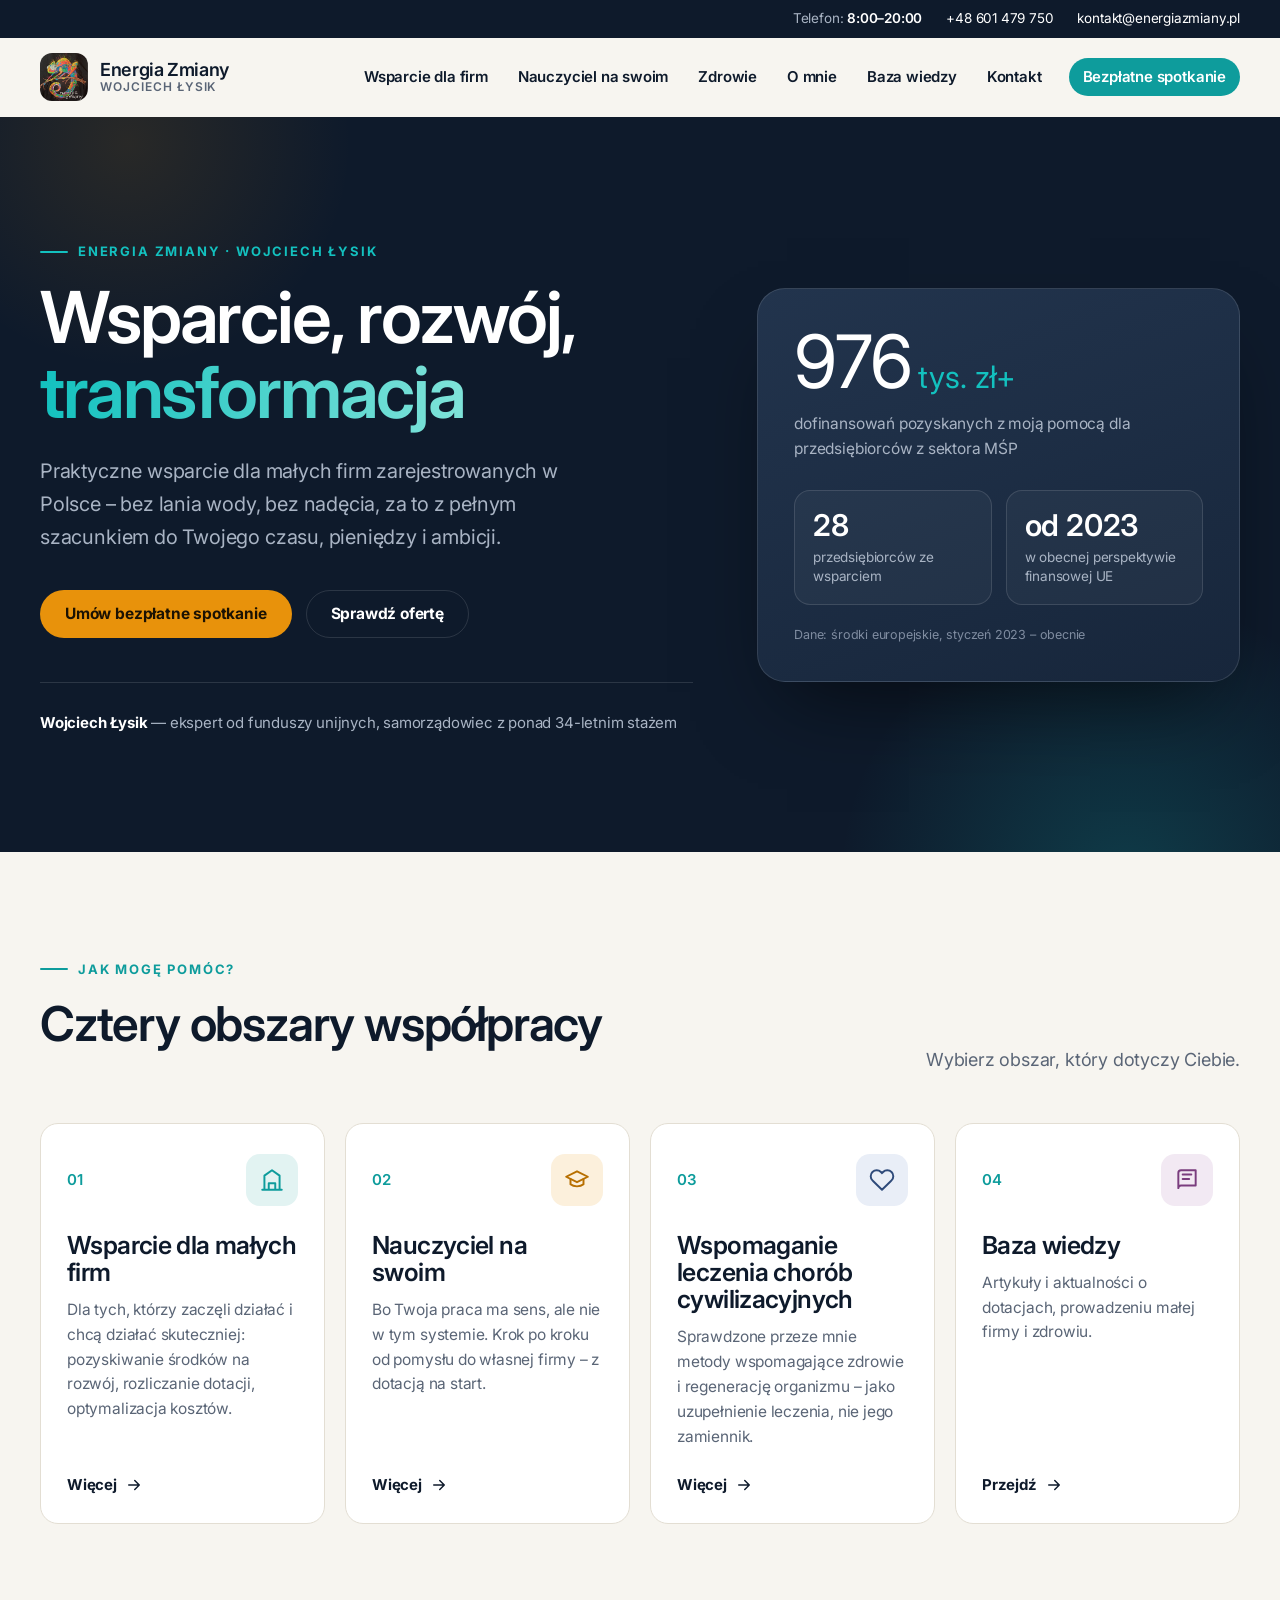
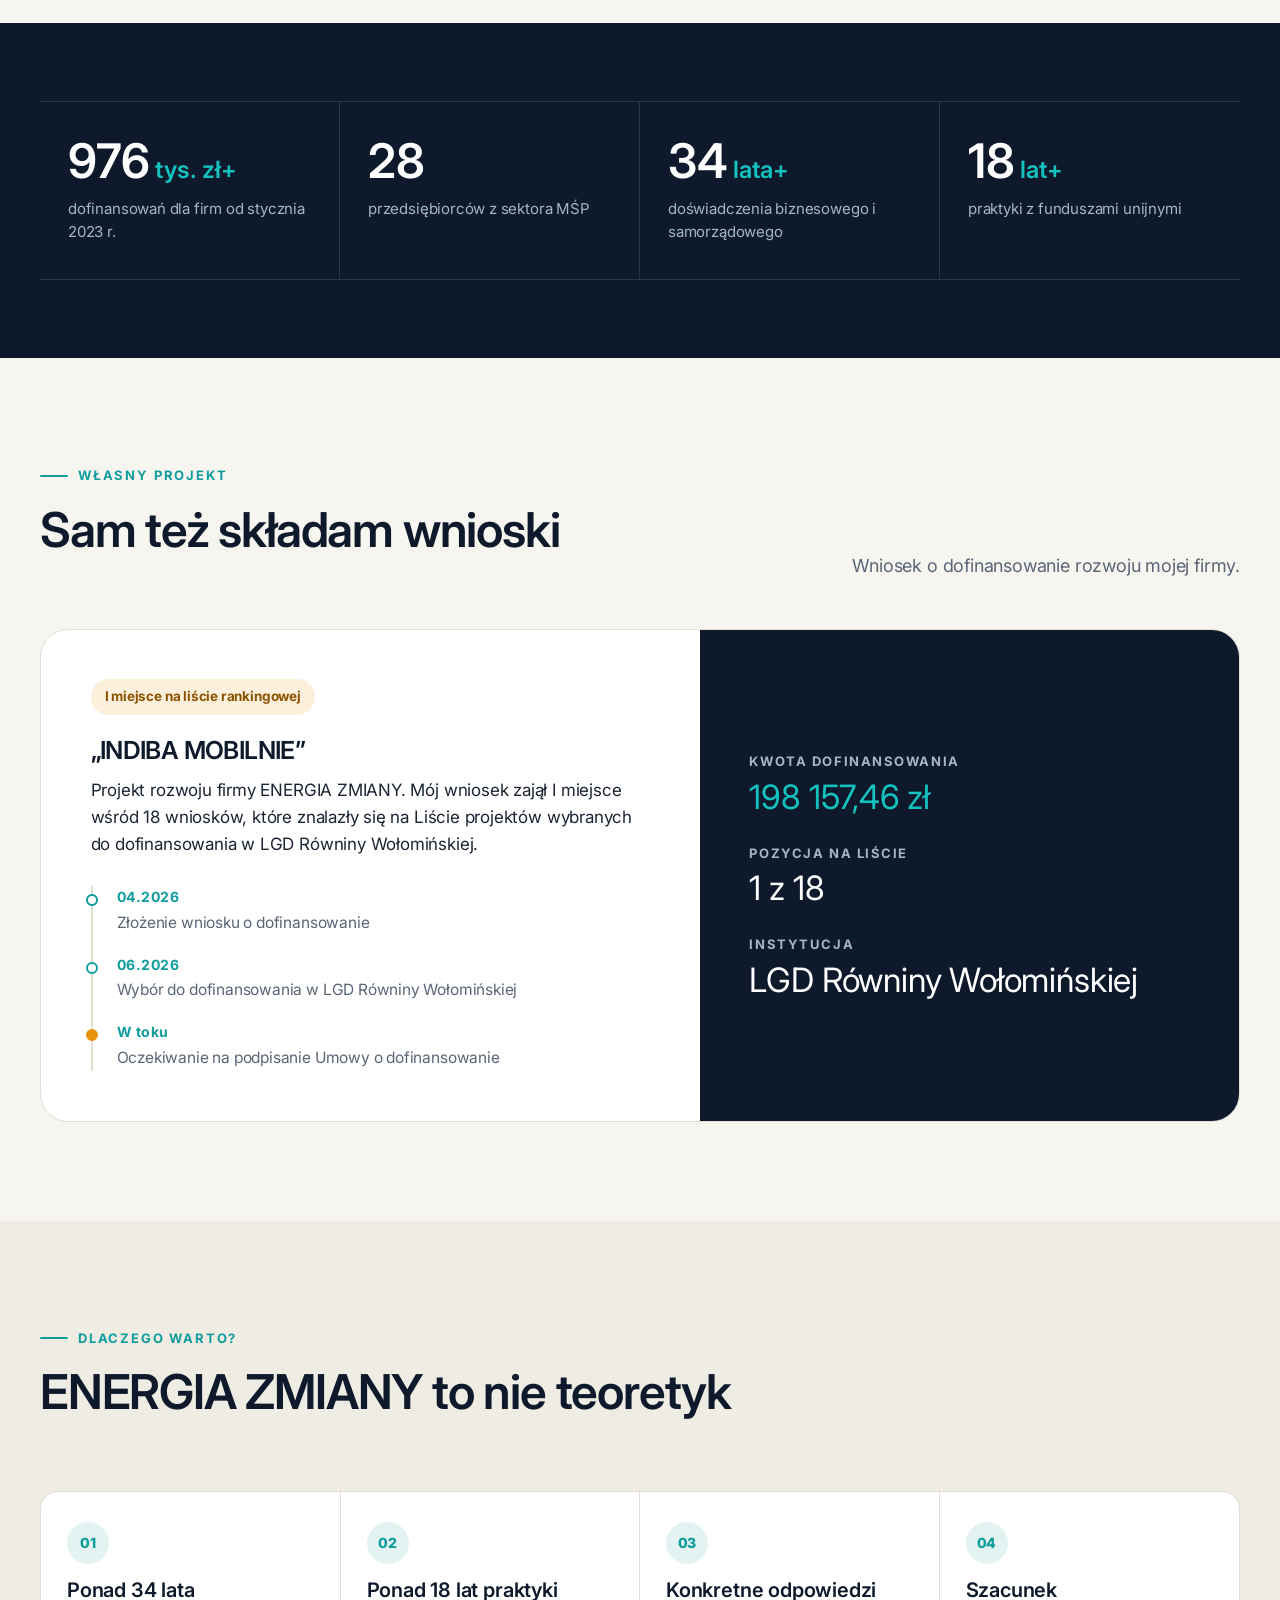
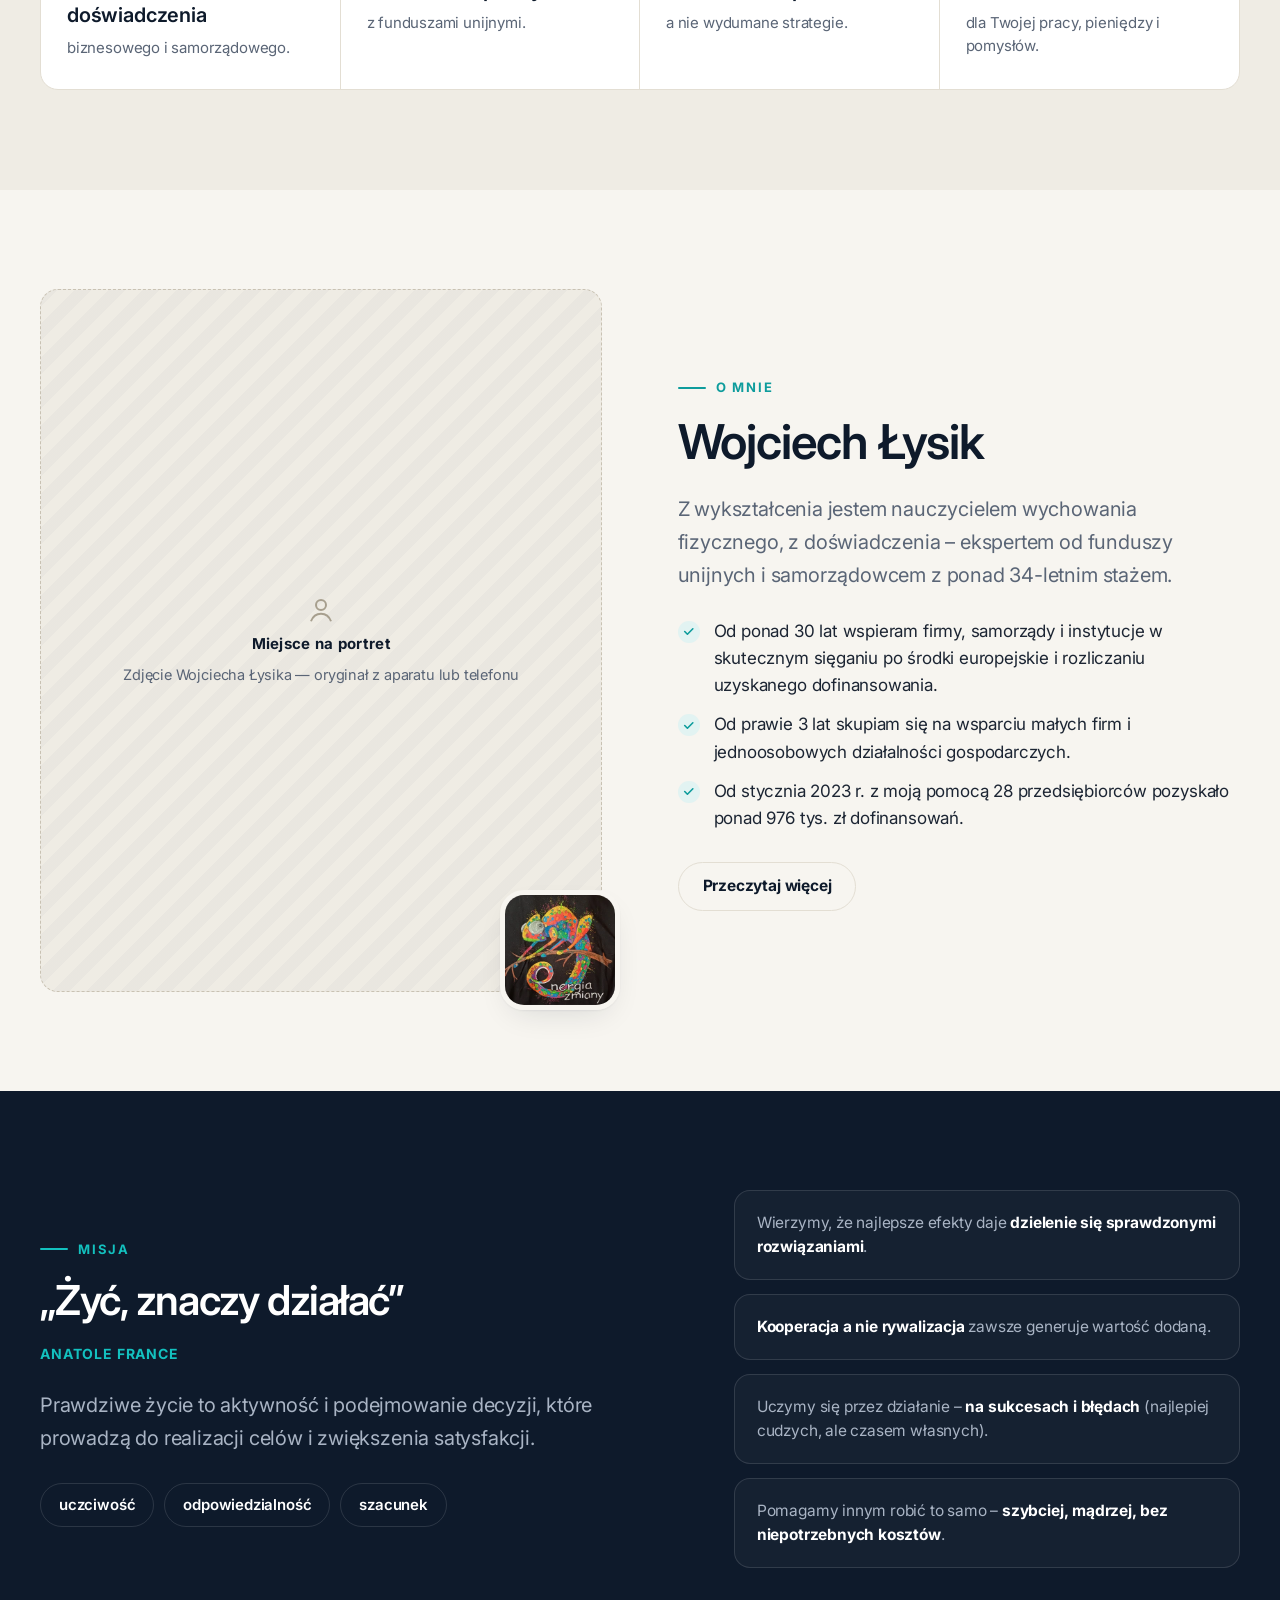
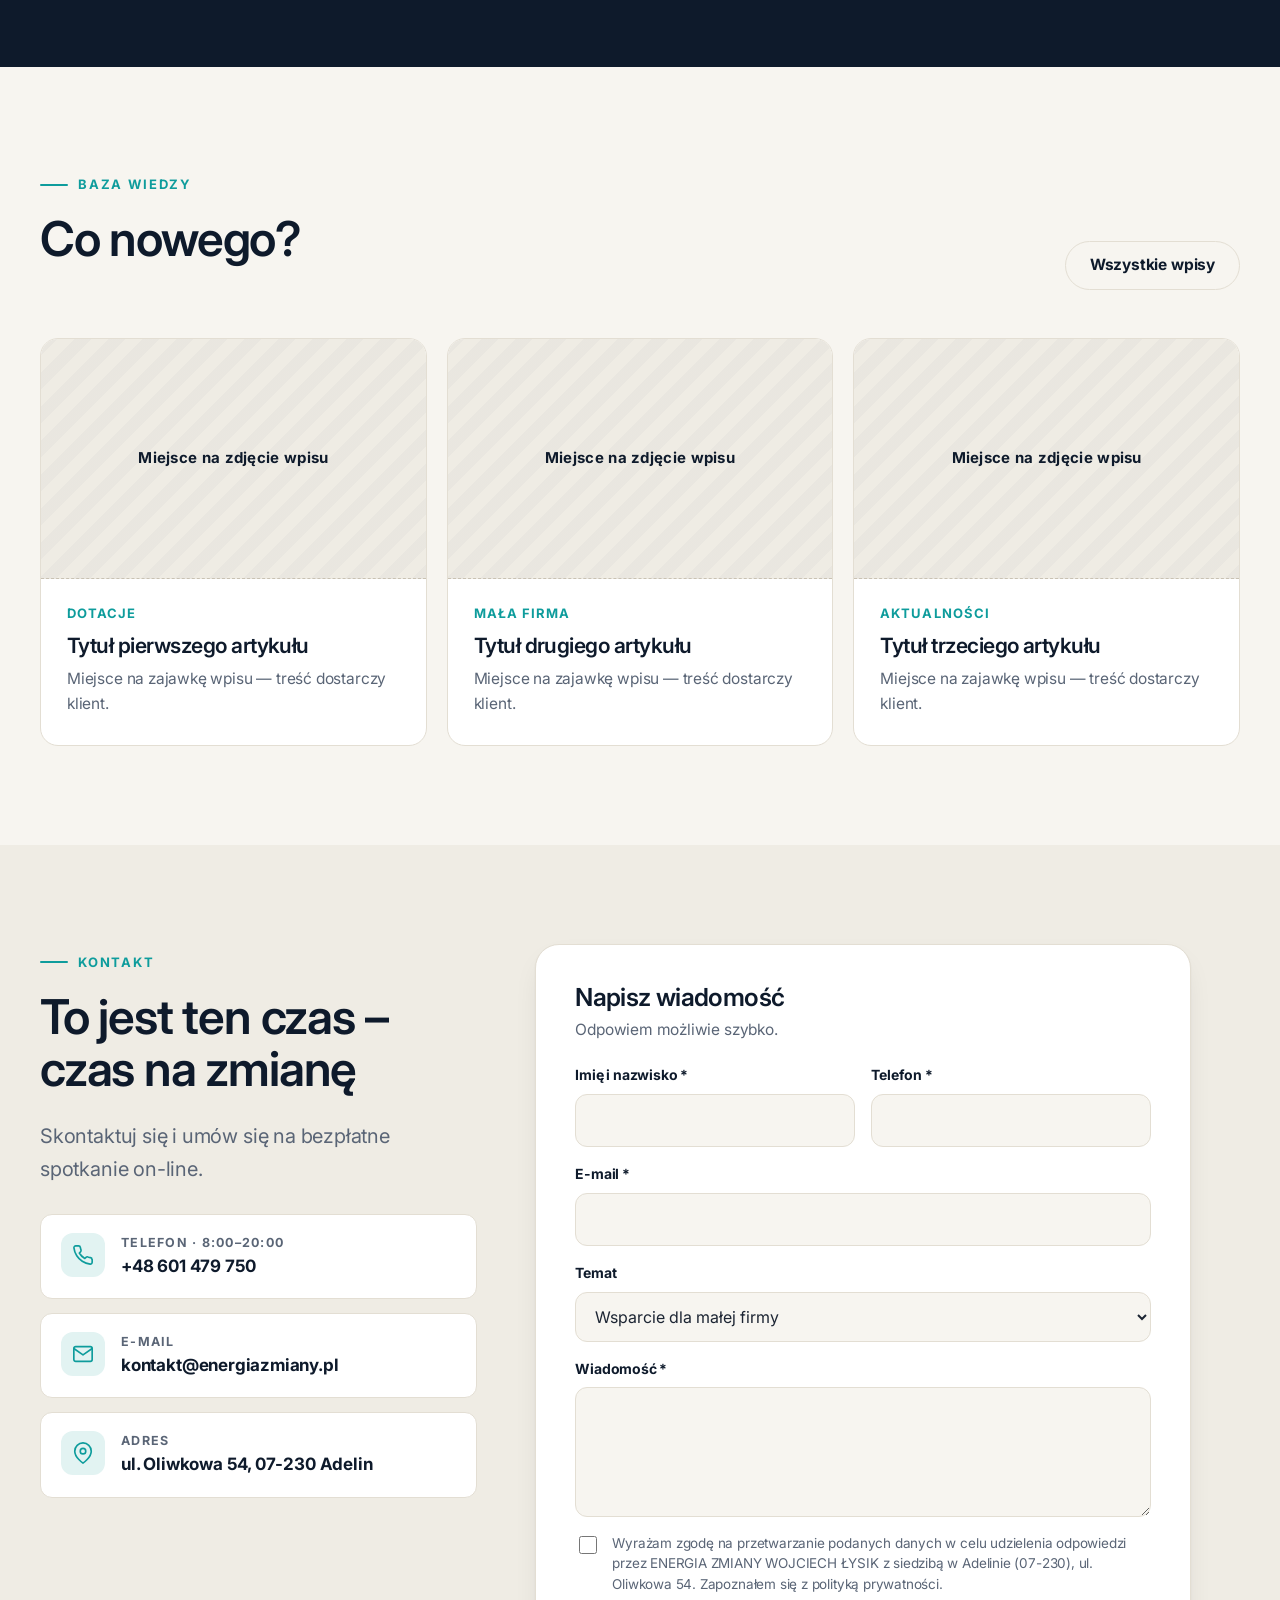
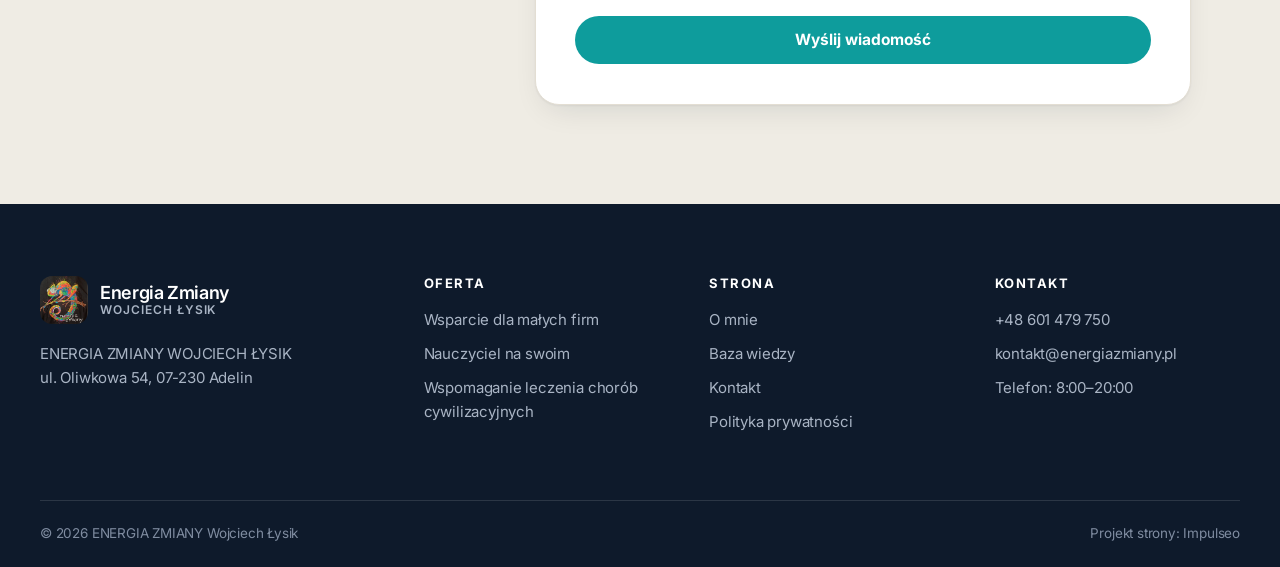
==== commit 4398da55: "Typografia w stylu Apple: SF Pro / Inter zamiast Fraunces + Manrope Co-Authored-By: Claude Opus 5.5 " ====
--- a/index.html
+++ b/index.html
@@ -19,8 +19,8 @@
 <link rel="apple-touch-icon" href="img/apple-touch-icon.png">
 <link rel="preconnect" href="https://fonts.googleapis.com">
 <link rel="preconnect" href="https://fonts.gstatic.com" crossorigin>
-<link href="https://fonts.googleapis.com/css2?family=Fraunces:ital,opsz,wght@0,9..144,400;0,9..144,500;0,9..144,600;1,9..144,400;1,9..144,500&family=Manrope:wght@400;500;600;700;800&display=swap" rel="stylesheet">
-<link rel="stylesheet" href="assets/styles.css?v=621d8dd8">
+<link href="https://fonts.googleapis.com/css2?family=Inter:wght@400;500;600;700&display=swap" rel="stylesheet">
+<link rel="stylesheet" href="assets/styles.css?v=3711b2fb">
 <script type="application/ld+json">{"@context":"https://schema.org","@type":"ProfessionalService","name":"ENERGIA ZMIANY Wojciech Łysik","url":"https://impulseo-pl.github.io/energia-zmiany/","telephone":"+48 601 479 750","email":"kontakt@energiazmiany.pl","founder":{"@type":"Person","name":"Wojciech Łysik"},"address":{"@type":"PostalAddress","streetAddress":"ul. Oliwkowa 54","postalCode":"07-230","addressLocality":"Adelin","addressCountry":"PL"},"areaServed":"PL","openingHours":"Mo-Su 08:00-20:00"}</script>
 </head>
 <body>
--- a/assets/styles.css
+++ b/assets/styles.css
@@ -19,16 +19,16 @@
   --radius-sm:12px;
   --shadow:0 1px 2px rgba(14,26,43,.05),0 12px 32px -12px rgba(14,26,43,.14);
   --wrap:1200px;
-  --serif:"Fraunces",Georgia,"Times New Roman",serif;
-  --sans:"Manrope",system-ui,-apple-system,"Segoe UI",sans-serif;
+  --serif:-apple-system,BlinkMacSystemFont,"SF Pro Display","Inter",system-ui,"Segoe UI",Roboto,sans-serif;
+  --sans:-apple-system,BlinkMacSystemFont,"SF Pro Text","Inter",system-ui,"Segoe UI",Roboto,sans-serif;
 }
 *,*::before,*::after{box-sizing:border-box}
 html{scroll-behavior:smooth;-webkit-text-size-adjust:100%}
-body{margin:0;background:var(--paper);color:var(--text);font-family:var(--sans);font-size:17px;line-height:1.7;-webkit-font-smoothing:antialiased}
+body{margin:0;background:var(--paper);color:var(--text);font-family:var(--sans);font-size:17px;line-height:1.6;letter-spacing:-.011em;-webkit-font-smoothing:antialiased}
 img{max-width:100%;display:block}
 a{color:inherit}
-h1,h2,h3,h4{font-family:var(--serif);font-weight:500;line-height:1.15;letter-spacing:-.01em;margin:0 0 .5em;color:var(--ink)}
-h1{font-size:clamp(2.4rem, 1.6rem + 3.4vw, 4.4rem)}
+h1,h2,h3,h4{font-family:var(--serif);font-weight:600;line-height:1.1;letter-spacing:-.025em;margin:0 0 .5em;color:var(--ink)}
+h1{font-size:clamp(2.5rem, 1.6rem + 3.6vw, 4.6rem);letter-spacing:-.03em;line-height:1.05}
 h2{font-size:clamp(1.9rem, 1.4rem + 2vw, 3rem)}
 h3{font-size:clamp(1.25rem, 1.1rem + .6vw, 1.55rem)}
 p{margin:0 0 1em}
@@ -52,7 +52,7 @@
 .brand{display:flex;align-items:center;gap:12px;text-decoration:none}
 .brand img{width:48px;height:48px;border-radius:12px;object-fit:cover}
 .brand-txt{display:flex;flex-direction:column;line-height:1.15}
-.brand-txt b{font-family:var(--serif);font-weight:600;font-size:19px;color:var(--ink);letter-spacing:.01em}
+.brand-txt b{font-family:var(--serif);font-weight:600;font-size:18px;color:var(--ink);letter-spacing:-.02em}
 .brand-txt small{font-size:12px;color:var(--muted);letter-spacing:.08em;text-transform:uppercase;font-weight:600}
 .nav{display:flex;align-items:center;gap:4px}
 .nav a{text-decoration:none;font-size:15px;font-weight:600;color:var(--ink);padding:9px 13px;border-radius:999px;transition:background .2s,color .2s}
@@ -102,7 +102,7 @@
 .hero::after{content:"";position:absolute;inset:-40% auto auto -15%;width:640px;height:640px;background:radial-gradient(closest-side,rgba(232,146,11,.12),transparent 70%);pointer-events:none}
 .hero .wrap{position:relative;z-index:1;display:grid;grid-template-columns:1.15fr .85fr;gap:64px;align-items:center}
 .hero h1{margin-bottom:24px}
-.hero h1 em{font-style:italic;color:var(--teal-2)}
+.hero h1 em{font-style:normal;background:linear-gradient(90deg,var(--teal-2),#7FE3D9);-webkit-background-clip:text;background-clip:text;color:transparent}
 .hero .lead{max-width:560px;margin-bottom:36px}
 .hero-actions{display:flex;gap:14px;flex-wrap:wrap}
 .hero-name{display:flex;align-items:center;gap:14px;margin-top:44px;padding-top:28px;border-top:1px solid var(--line-dark);color:var(--muted-dark);font-size:15px}
@@ -113,7 +113,7 @@
 .hero-card .cap{color:var(--muted-dark);margin:14px 0 28px;font-size:15.5px}
 .hero-card .row{display:grid;grid-template-columns:1fr 1fr;gap:14px}
 .hero-card .mini{background:rgba(255,255,255,.04);border:1px solid var(--line-dark);border-radius:16px;padding:18px}
-.hero-card .mini b{display:block;font-family:var(--serif);font-size:30px;font-weight:500;color:#fff;line-height:1.1}
+.hero-card .mini b{display:block;font-family:var(--serif);font-size:30px;font-weight:600;color:#fff;line-height:1.1}
 .hero-card .mini span{font-size:13.5px;color:var(--muted-dark);line-height:1.4;display:block;margin-top:6px}
 .hero-card .src{font-size:12.5px;color:#7F8CA0;margin:20px 0 0}
 
@@ -147,7 +147,7 @@
 .stats{display:grid;grid-template-columns:repeat(4,1fr);border-top:1px solid var(--line-dark);border-bottom:1px solid var(--line-dark)}
 .stat{padding:36px 28px;border-right:1px solid var(--line-dark)}
 .stat:last-child{border-right:0}
-.stat b{display:block;font-family:var(--serif);font-weight:500;font-size:clamp(2.2rem, 1.7rem + 1.6vw, 3.2rem);line-height:1;color:#fff;margin-bottom:12px}
+.stat b{display:block;font-family:var(--serif);font-weight:600;font-size:clamp(2.2rem, 1.7rem + 1.6vw, 3.2rem);line-height:1;color:#fff;margin-bottom:12px}
 .stat b small{font-size:.5em;color:var(--teal-2)}
 .stat span{color:var(--muted-dark);font-size:15px;line-height:1.5;display:block}
 
@@ -185,7 +185,7 @@
 .why{display:grid;grid-template-columns:repeat(4,1fr);gap:0;border:1px solid var(--line);border-radius:var(--radius);background:var(--card);overflow:hidden}
 .why div{padding:30px 26px;border-right:1px solid var(--line)}
 .why div:last-child{border-right:0}
-.why b{display:block;font-family:var(--serif);font-size:20px;font-weight:500;color:var(--ink);margin:14px 0 8px;line-height:1.25}
+.why b{display:block;font-family:var(--serif);font-size:20px;font-weight:600;color:var(--ink);margin:14px 0 8px;line-height:1.25}
 .why span{color:var(--muted);font-size:15px;line-height:1.55;display:block}
 .why i{display:grid;place-items:center;width:42px;height:42px;border-radius:50%;background:var(--teal-soft);color:var(--teal);font-style:normal;font-weight:800;font-size:14px}
 
@@ -208,13 +208,13 @@
 .steps{list-style:none;padding:0;margin:0;display:grid;grid-template-columns:repeat(3,1fr);gap:20px;counter-reset:s}
 .steps li{counter-increment:s;background:var(--card);border:1px solid var(--line);border-radius:var(--radius);padding:30px;margin:0;position:relative}
 .steps li::before{content:"0" counter(s);font-family:var(--serif);font-size:42px;color:var(--teal);opacity:.85;display:block;line-height:1;margin-bottom:18px}
-.steps li b{display:block;font-family:var(--serif);font-weight:500;font-size:21px;color:var(--ink);line-height:1.25;margin-bottom:10px}
+.steps li b{display:block;font-family:var(--serif);font-weight:600;font-size:21px;color:var(--ink);line-height:1.25;margin-bottom:10px}
 .steps li span{color:var(--muted);font-size:15.5px;line-height:1.6;display:block}
 
 /* quote */
-.quote{font-family:var(--serif);font-size:clamp(1.5rem, 1.2rem + 1.4vw, 2.4rem);line-height:1.3;color:#fff;margin:0;font-weight:400}
+.quote{font-family:var(--serif);font-size:clamp(1.7rem, 1.3rem + 1.6vw, 2.8rem);line-height:1.15;letter-spacing:-.03em;color:#fff;margin:0;font-weight:600}
 .quote-src{margin-top:18px;color:var(--teal-2);font-weight:700;letter-spacing:.06em;font-size:14px;text-transform:uppercase}
-blockquote.pull{margin:0 0 28px;padding:22px 26px;border-left:3px solid var(--teal);background:var(--teal-soft);border-radius:0 14px 14px 0;font-family:var(--serif);font-size:20px;line-height:1.45;color:var(--ink)}
+blockquote.pull{margin:0 0 28px;padding:22px 26px;border-left:3px solid var(--teal);background:var(--teal-soft);border-radius:0 14px 14px 0;font-family:var(--serif);font-size:20px;font-weight:600;letter-spacing:-.015em;line-height:1.4;color:var(--ink)}
 blockquote.pull cite{display:block;font-family:var(--sans);font-style:normal;font-size:14px;font-weight:700;color:var(--teal);margin-top:10px}
 
 /* placeholder */
@@ -283,7 +283,7 @@
 .path{list-style:none;padding:0;margin:0;display:grid;gap:14px}
 .path li{display:grid;grid-template-columns:64px 1fr;gap:20px;align-items:start;background:var(--card);border:1px solid var(--line);border-radius:var(--radius);padding:24px 26px;margin:0}
 .path li > i{font-style:normal;font-family:var(--serif);font-size:30px;color:var(--teal);line-height:1}
-.path li b{display:block;font-family:var(--serif);font-weight:500;font-size:21px;color:var(--ink);margin-bottom:6px;line-height:1.25}
+.path li b{display:block;font-family:var(--serif);font-weight:600;font-size:21px;color:var(--ink);margin-bottom:6px;line-height:1.25}
 .path li span{color:var(--muted);font-size:15.5px;display:block}
 
 /* accordion */
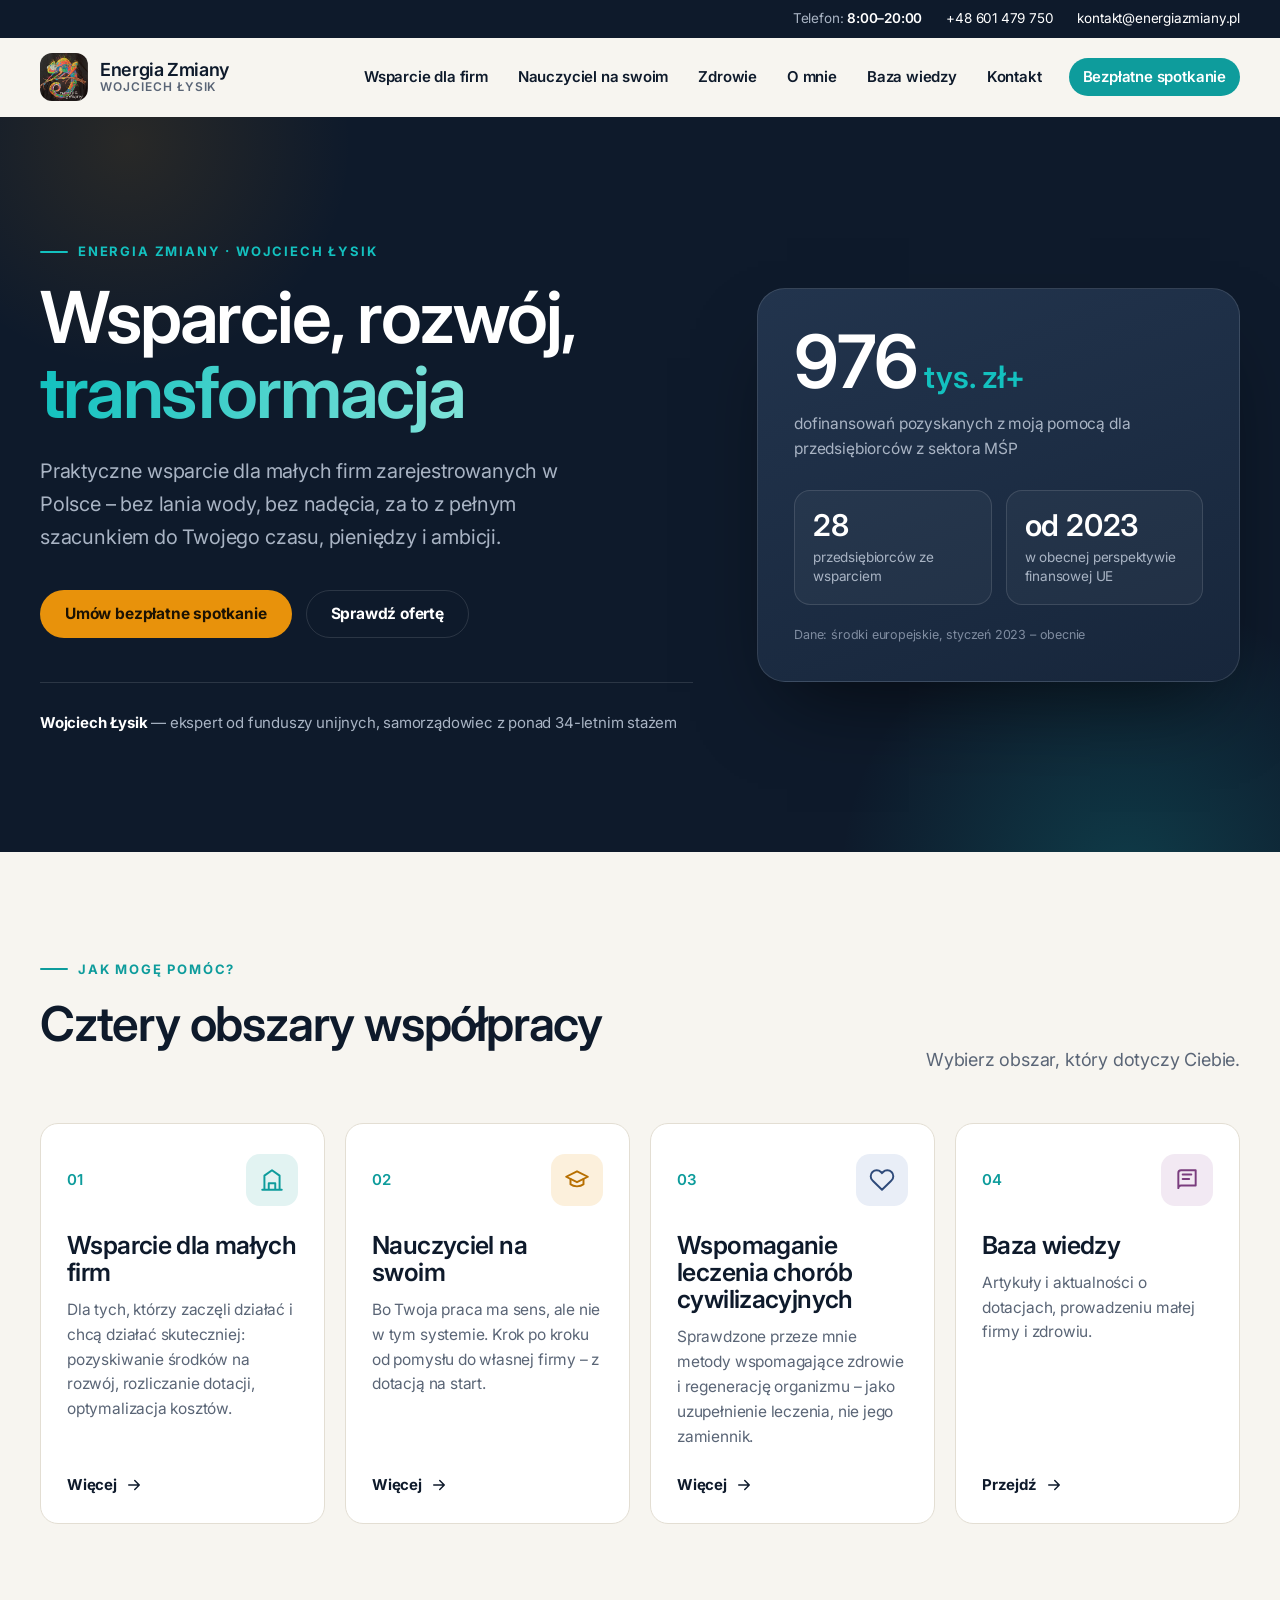
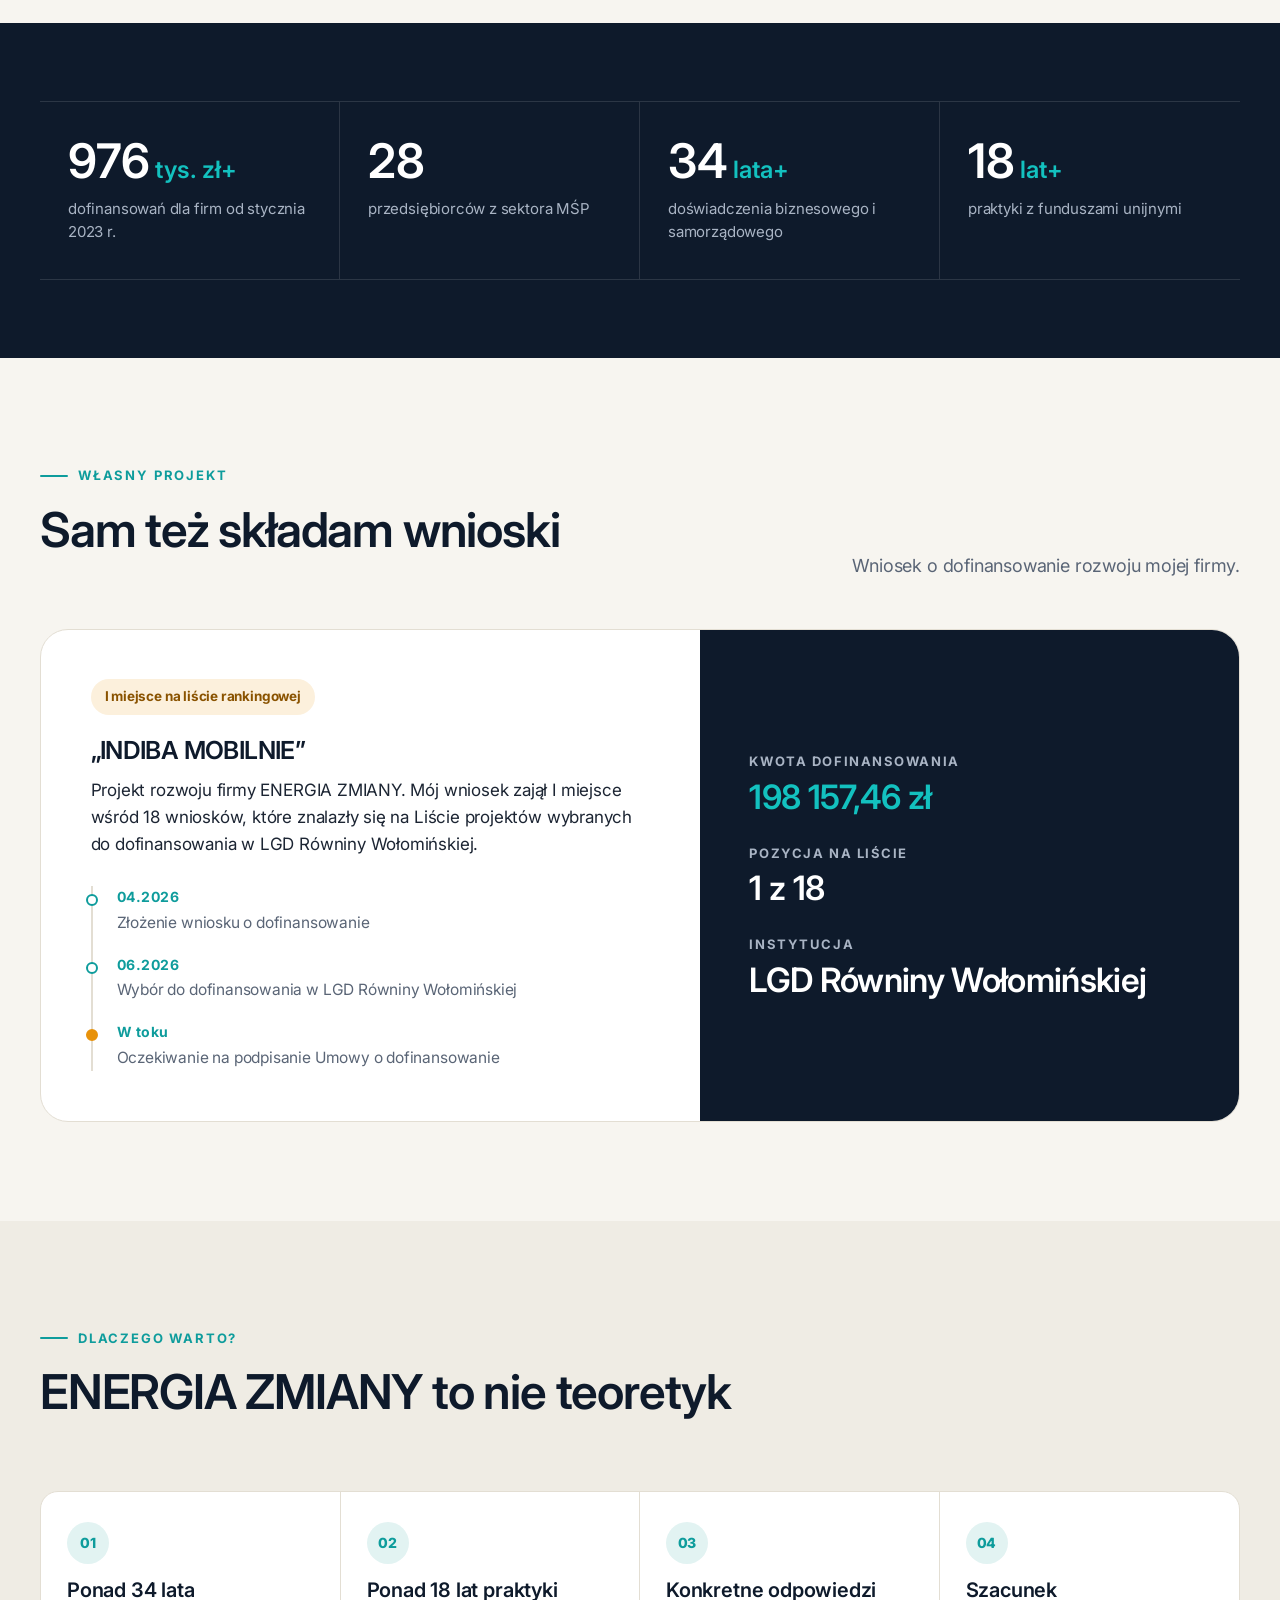
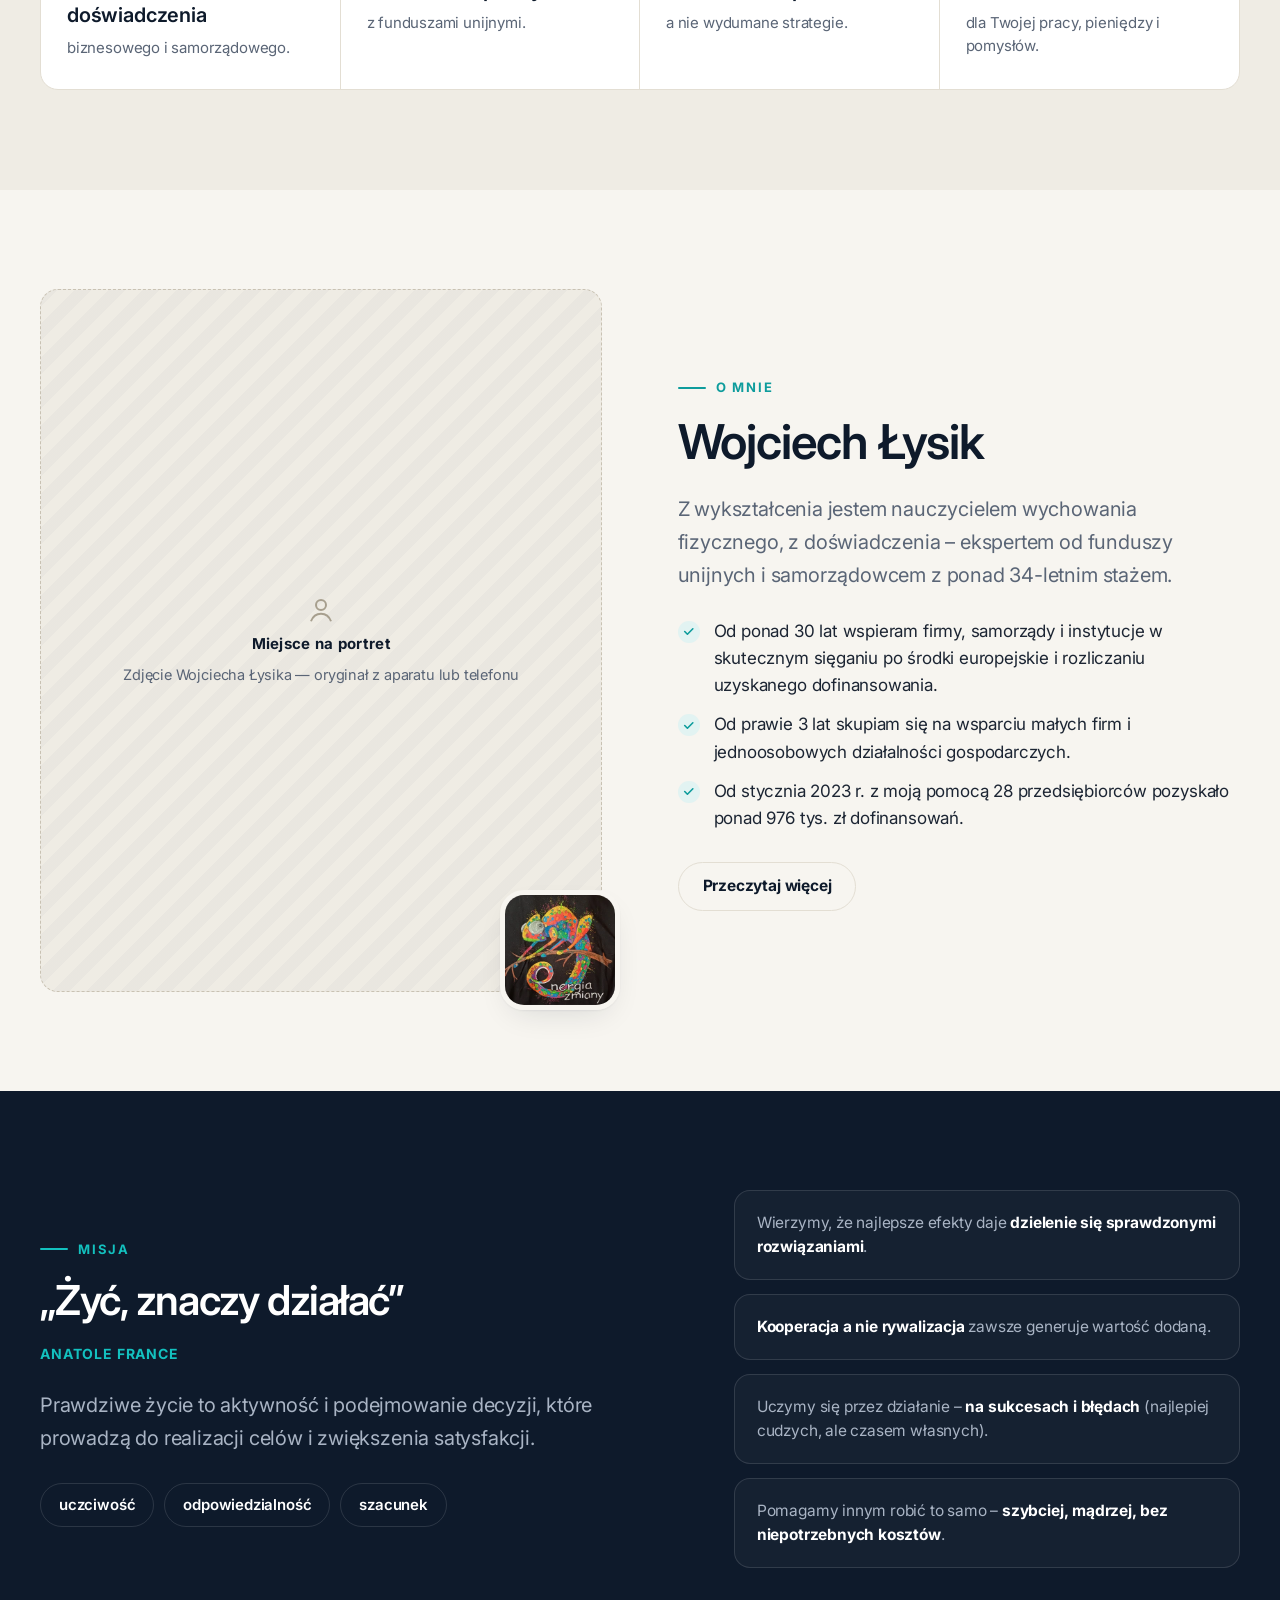
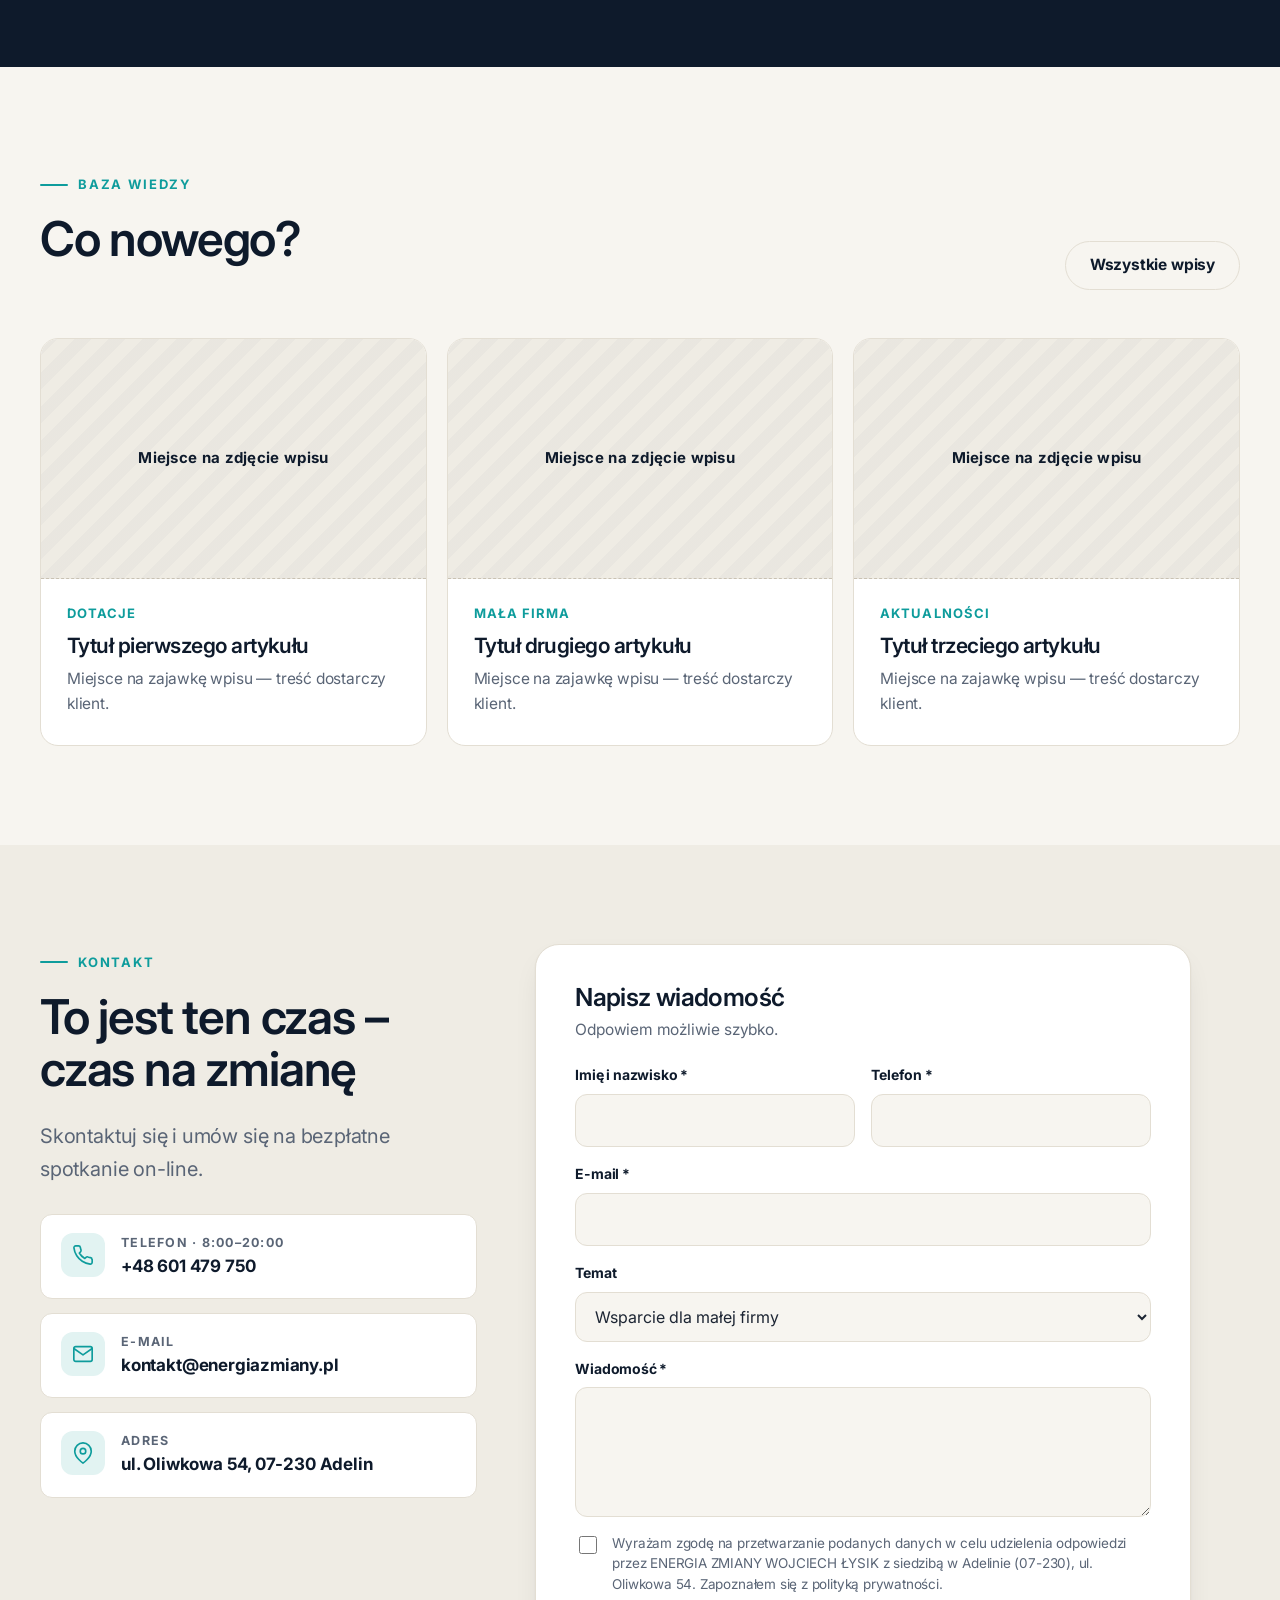
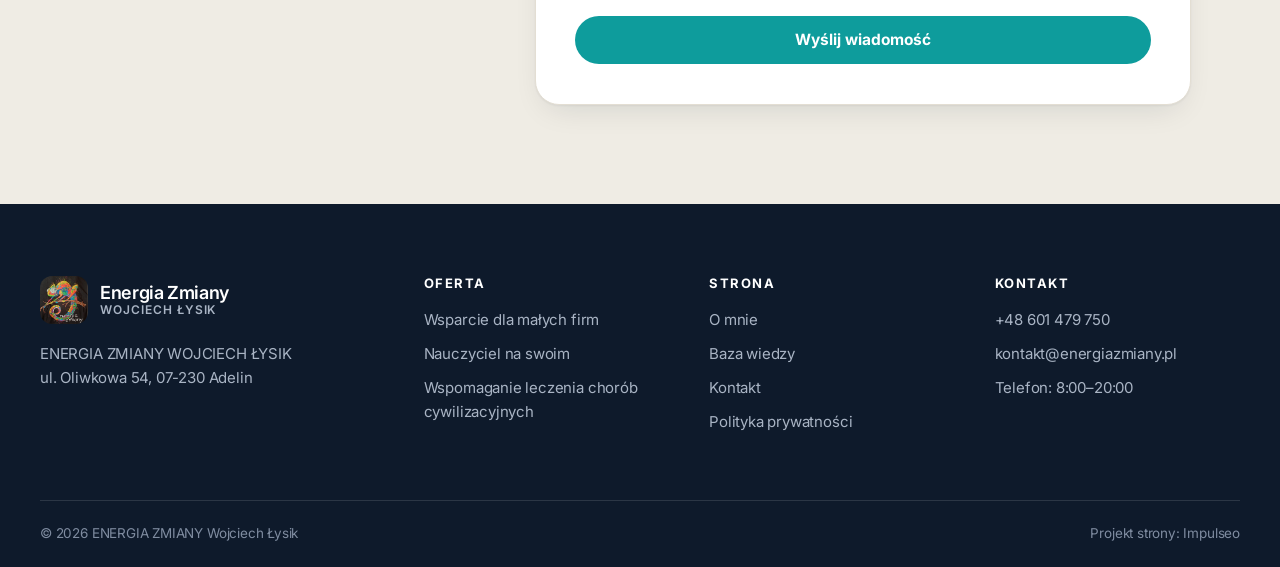
==== commit 22a67072: "Semibold dla dużych liczb w hero i bloku INDIBA Co-Authored-By: Claude Opus 5.5 (1M context) <norepl" ====
--- a/index.html
+++ b/index.html
@@ -20,7 +20,7 @@
 <link rel="preconnect" href="https://fonts.googleapis.com">
 <link rel="preconnect" href="https://fonts.gstatic.com" crossorigin>
 <link href="https://fonts.googleapis.com/css2?family=Inter:wght@400;500;600;700&display=swap" rel="stylesheet">
-<link rel="stylesheet" href="assets/styles.css?v=3711b2fb">
+<link rel="stylesheet" href="assets/styles.css?v=7d129215">
 <script type="application/ld+json">{"@context":"https://schema.org","@type":"ProfessionalService","name":"ENERGIA ZMIANY Wojciech Łysik","url":"https://impulseo-pl.github.io/energia-zmiany/","telephone":"+48 601 479 750","email":"kontakt@energiazmiany.pl","founder":{"@type":"Person","name":"Wojciech Łysik"},"address":{"@type":"PostalAddress","streetAddress":"ul. Oliwkowa 54","postalCode":"07-230","addressLocality":"Adelin","addressCountry":"PL"},"areaServed":"PL","openingHours":"Mo-Su 08:00-20:00"}</script>
 </head>
 <body>
--- a/assets/styles.css
+++ b/assets/styles.css
@@ -108,7 +108,7 @@
 .hero-name{display:flex;align-items:center;gap:14px;margin-top:44px;padding-top:28px;border-top:1px solid var(--line-dark);color:var(--muted-dark);font-size:15px}
 .hero-name b{color:#fff;font-weight:700}
 .hero-card{background:linear-gradient(160deg,var(--ink-3),var(--ink-2));border:1px solid var(--line-dark);border-radius:28px;padding:36px;box-shadow:0 40px 80px -30px rgba(0,0,0,.6)}
-.hero-card .big{font-family:var(--serif);font-size:clamp(3rem, 2.2rem + 3vw, 4.6rem);line-height:1;color:#fff;letter-spacing:-.02em}
+.hero-card .big{font-family:var(--serif);font-weight:600;letter-spacing:-.04em;font-size:clamp(3rem, 2.2rem + 3vw, 4.6rem);line-height:1;color:#fff;letter-spacing:-.02em}
 .hero-card .big small{font-size:.42em;color:var(--teal-2);margin-left:6px;letter-spacing:0}
 .hero-card .cap{color:var(--muted-dark);margin:14px 0 28px;font-size:15.5px}
 .hero-card .row{display:grid;grid-template-columns:1fr 1fr;gap:14px}
@@ -160,7 +160,7 @@
 .case-body{padding:clamp(32px, 24px + 2vw, 56px)}
 .case-side{background:var(--ink);color:var(--muted-dark);padding:clamp(32px, 24px + 2vw, 56px);display:flex;flex-direction:column;justify-content:center;gap:26px}
 .case-side .k{font-size:13px;letter-spacing:.12em;text-transform:uppercase;color:var(--muted-dark);font-weight:700}
-.case-side .v{font-family:var(--serif);color:#fff;font-size:clamp(1.6rem, 1.3rem + 1vw, 2.2rem);line-height:1.15;margin-top:6px}
+.case-side .v{font-family:var(--serif);font-weight:600;letter-spacing:-.02em;color:#fff;font-size:clamp(1.6rem, 1.3rem + 1vw, 2.2rem);line-height:1.15;margin-top:6px}
 .case-side .v.teal{color:var(--teal-2)}
 .badge{display:inline-flex;align-items:center;gap:8px;background:var(--amber-soft);color:#8A5300;font-weight:700;font-size:13.5px;padding:7px 14px;border-radius:999px;margin-bottom:22px}
 .timeline{list-style:none;padding:0;margin:28px 0 0;border-left:2px solid var(--line)}
